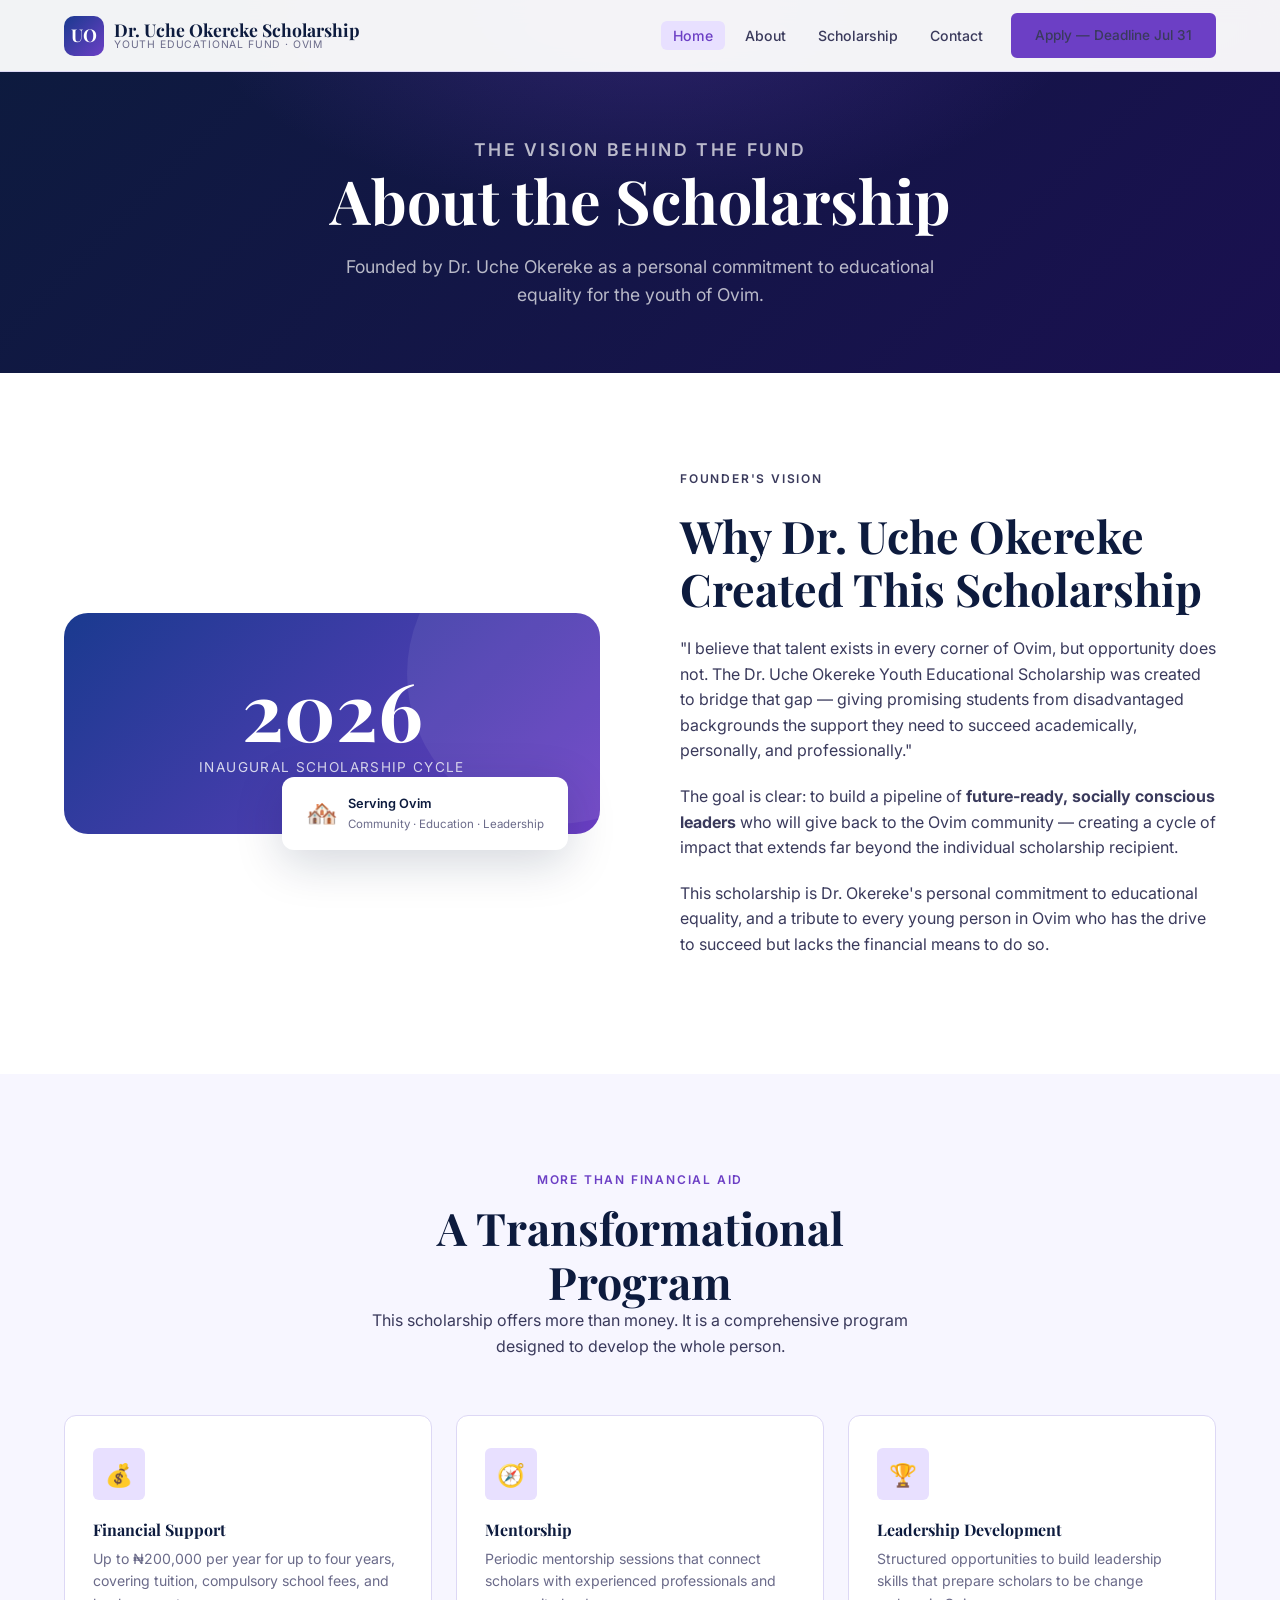
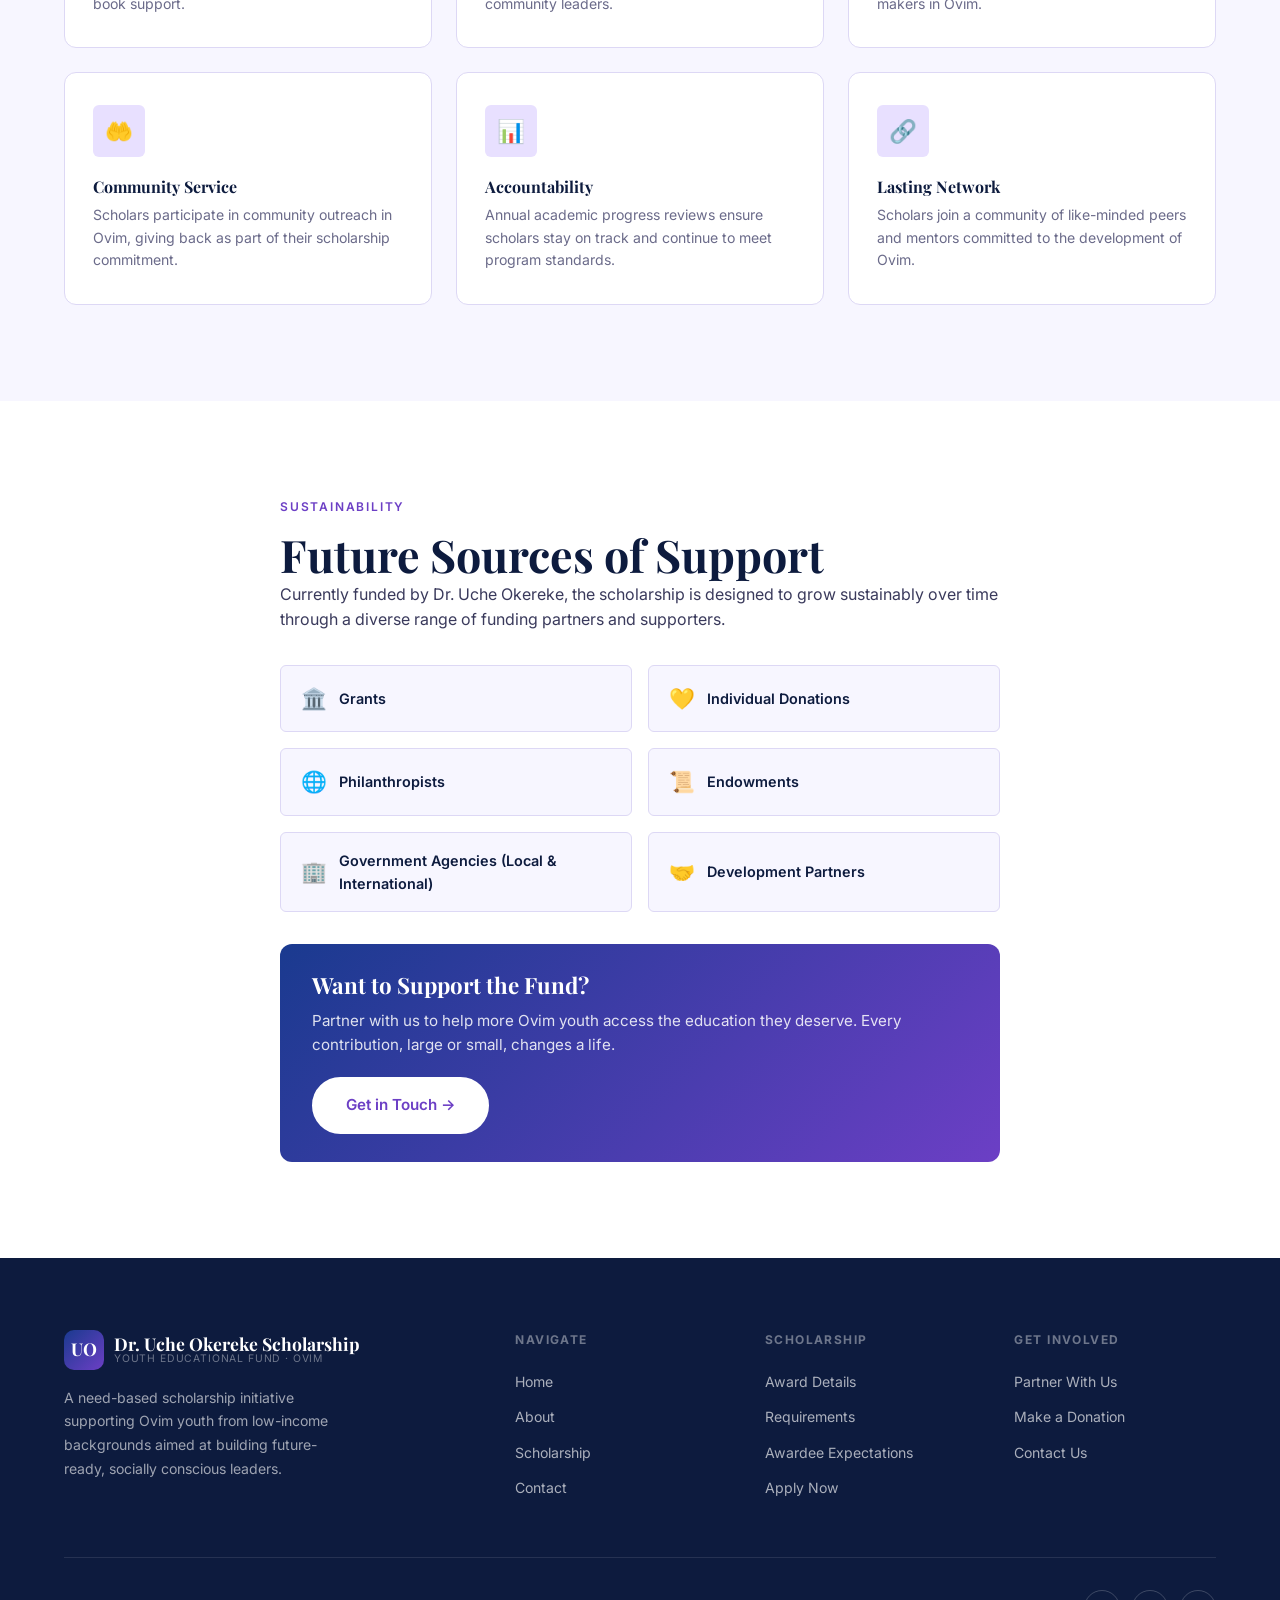
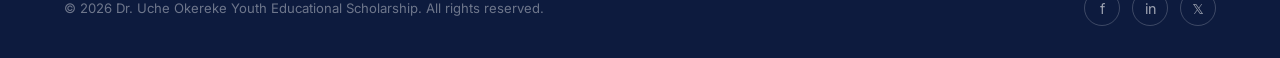
==== about.html @ fccc6f1d "urls" ====
<!DOCTYPE html>
<html lang="en">
<head>
  <meta charset="UTF-8" />
  <meta name="viewport" content="width=device-width, initial-scale=1.0" />
  <title>About — Dr. Uche Okereke Youth Educational Scholarship</title>
  <meta name="description" content="Learn about Dr. Uche Okereke's vision to bridge the opportunity gap for Ovim youth through education." />
  <link rel="stylesheet" href="css/styles.css" />
  <link rel="icon" href="data:image/svg+xml,<svg xmlns='http://www.w3.org/2000/svg' viewBox='0 0 32 32'><rect width='32' height='32' rx='8' fill='%236c3fc5'/><text y='24' x='5' font-size='22'>🎓</text></svg>" />
</head>
<body>

  <nav class="navbar" role="navigation" aria-label="Main navigation">
    <div class="container">
      <a href="index.html" class="nav-logo">
        <div class="nav-logo__icon">UO</div>
        <div class="nav-logo__text">
          Dr. Uche Okereke Scholarship
          <span>Youth Educational Fund · Ovim</span>
        </div>
      </a>
      <button class="nav-toggle" id="navToggle" aria-label="Toggle menu" aria-expanded="false">
        <span></span><span></span><span></span>
      </button>
      <ul class="nav-links" id="navLinks" role="list">
        <li><a href="/" class="active">Home</a></li>
        <li><a href="/about">About</a></li>
        <li><a href="/scholarship">Scholarship</a></li>
        <li><a href="/contact">Contact</a></li>
        <li><a href="/application" class="btn btn--primary">Apply — Deadline Jul 31</a></li>
      </ul>
    </div>
  </nav>


  <div class="page-hero">
    <div class="container">
      <p class="eyebrow eyebrow--white">The Vision Behind the Fund</p>
      <h1>About the Scholarship</h1>
      <p>Founded by Dr. Uche Okereke as a personal commitment to educational equality for the youth of Ovim.</p>
    </div>
  </div>


  <!-- FOUNDER'S MESSAGE -->
  <section class="section">
    <div class="container">
      <div class="about-grid">

        <div class="about__visual fade-up">
          <div class="about__card">
            <div class="about__card-num">2026</div>
            <div class="about__card-label">Inaugural Scholarship Cycle</div>
          </div>
          <div class="about__badge">
            <div class="about__badge-icon">🏘️</div>
            <div class="about__badge-text">
              Serving Ovim
              <span>Community · Education · Leadership</span>
            </div>
          </div>
        </div>

        <div class="about__text fade-up">
          <p class="eyebrow">Founder's Vision</p>
          <h2>Why Dr. Uche Okereke Created This Scholarship</h2>
          <p>
            "I believe that talent exists in every corner of Ovim, but opportunity does not.
            The Dr. Uche Okereke Youth Educational Scholarship was created to bridge that gap —
            giving promising students from disadvantaged backgrounds the support they need to
            succeed academically, personally, and professionally."
          </p>
          <p>
            The goal is clear: to build a pipeline of <strong>future-ready, socially conscious leaders</strong>
            who will give back to the Ovim community — creating a cycle of impact that extends far
            beyond the individual scholarship recipient.
          </p>
          <p>
            This scholarship is Dr. Okereke's personal commitment to educational equality,
            and a tribute to every young person in Ovim who has the drive to succeed but
            lacks the financial means to do so.
          </p>
        </div>

      </div>
    </div>
  </section>


  <!-- WHAT MAKES IT DIFFERENT -->
  <section class="section section--alt">
    <div class="container">
      <div style="text-align:center;max-width:600px;margin:0 auto 56px;" class="fade-up">
        <p class="eyebrow">More Than Financial Aid</p>
        <h2>A Transformational Program</h2>
        <p>This scholarship offers more than money. It is a comprehensive program designed to develop the whole person.</p>
      </div>

      <div class="eligibility-grid fade-up-stagger">
        <div class="eligibility-card">
          <div class="eligibility-card__icon">💰</div>
          <h3>Financial Support</h3>
          <p>Up to ₦200,000 per year for up to four years, covering tuition, compulsory school fees, and book support.</p>
        </div>
        <div class="eligibility-card">
          <div class="eligibility-card__icon">🧭</div>
          <h3>Mentorship</h3>
          <p>Periodic mentorship sessions that connect scholars with experienced professionals and community leaders.</p>
        </div>
        <div class="eligibility-card">
          <div class="eligibility-card__icon">🏆</div>
          <h3>Leadership Development</h3>
          <p>Structured opportunities to build leadership skills that prepare scholars to be change makers in Ovim.</p>
        </div>
        <div class="eligibility-card">
          <div class="eligibility-card__icon">🤲</div>
          <h3>Community Service</h3>
          <p>Scholars participate in community outreach in Ovim, giving back as part of their scholarship commitment.</p>
        </div>
        <div class="eligibility-card">
          <div class="eligibility-card__icon">📊</div>
          <h3>Accountability</h3>
          <p>Annual academic progress reviews ensure scholars stay on track and continue to meet program standards.</p>
        </div>
        <div class="eligibility-card">
          <div class="eligibility-card__icon">🔗</div>
          <h3>Lasting Network</h3>
          <p>Scholars join a community of like-minded peers and mentors committed to the development of Ovim.</p>
        </div>
      </div>
    </div>
  </section>


  <!-- FUTURE OF THE FUND -->
  <section class="section">
    <div class="container">
      <div style="max-width:720px;margin:0 auto;" class="fade-up">
        <p class="eyebrow">Sustainability</p>
        <h2>Future Sources of Support</h2>
        <p style="margin-bottom:32px;">
          Currently funded by Dr. Uche Okereke, the scholarship is designed to grow sustainably
          over time through a diverse range of funding partners and supporters.
        </p>

        <div style="display:grid;grid-template-columns:1fr 1fr;gap:16px;">
          <div style="display:flex;align-items:center;gap:12px;padding:16px 20px;background:var(--off-white);border:1px solid var(--border);border-radius:var(--radius-sm);">
            <span style="font-size:1.3rem;">🏛️</span>
            <span style="font-weight:600;font-size:0.9rem;color:var(--text-dark);">Grants</span>
          </div>
          <div style="display:flex;align-items:center;gap:12px;padding:16px 20px;background:var(--off-white);border:1px solid var(--border);border-radius:var(--radius-sm);">
            <span style="font-size:1.3rem;">💛</span>
            <span style="font-weight:600;font-size:0.9rem;color:var(--text-dark);">Individual Donations</span>
          </div>
          <div style="display:flex;align-items:center;gap:12px;padding:16px 20px;background:var(--off-white);border:1px solid var(--border);border-radius:var(--radius-sm);">
            <span style="font-size:1.3rem;">🌐</span>
            <span style="font-weight:600;font-size:0.9rem;color:var(--text-dark);">Philanthropists</span>
          </div>
          <div style="display:flex;align-items:center;gap:12px;padding:16px 20px;background:var(--off-white);border:1px solid var(--border);border-radius:var(--radius-sm);">
            <span style="font-size:1.3rem;">📜</span>
            <span style="font-weight:600;font-size:0.9rem;color:var(--text-dark);">Endowments</span>
          </div>
          <div style="display:flex;align-items:center;gap:12px;padding:16px 20px;background:var(--off-white);border:1px solid var(--border);border-radius:var(--radius-sm);">
            <span style="font-size:1.3rem;">🏢</span>
            <span style="font-weight:600;font-size:0.9rem;color:var(--text-dark);">Government Agencies (Local &amp; International)</span>
          </div>
          <div style="display:flex;align-items:center;gap:12px;padding:16px 20px;background:var(--off-white);border:1px solid var(--border);border-radius:var(--radius-sm);">
            <span style="font-size:1.3rem;">🤝</span>
            <span style="font-weight:600;font-size:0.9rem;color:var(--text-dark);">Development Partners</span>
          </div>
        </div>

        <div style="margin-top:32px;padding:28px 32px;background:linear-gradient(135deg,var(--royal-blue),var(--vivid-purple));border-radius:var(--radius-md);color:white;">
          <h3 style="color:white;margin-bottom:10px;">Want to Support the Fund?</h3>
          <p style="color:rgba(255,255,255,0.85);margin-bottom:20px;font-size:0.95rem;">
            Partner with us to help more Ovim youth access the education they deserve.
            Every contribution, large or small, changes a life.
          </p>
          <a href="contact.html" class="btn btn--white">Get in Touch →</a>
        </div>
      </div>
    </div>
  </section>


  <!-- FOOTER -->
  <footer class="footer">
    <div class="container">
      <div class="footer-grid">
        <div class="footer-brand">
          <div class="nav-logo" style="margin-bottom:12px;">
            <div class="nav-logo__icon">UO</div>
            <div class="nav-logo__text" style="color:white;">
              Dr. Uche Okereke Scholarship
              <span style="color:rgba(255,255,255,0.4);">Youth Educational Fund · Ovim</span>
            </div>
          </div>
          <p>A need-based scholarship initiative supporting Ovim youth from low-income backgrounds aimed at building future-ready, socially conscious leaders.</p>
        </div>
        <div>
          <div class="footer-col__title">Navigate</div>
          <ul class="footer-col__links">
            <li><a href="index.html">Home</a></li>
            <li><a href="about.html">About</a></li>
            <li><a href="scholarship.html">Scholarship</a></li>
            <li><a href="contact.html">Contact</a></li>
          </ul>
        </div>
        <div>
          <div class="footer-col__title">Scholarship</div>
          <ul class="footer-col__links">
            <li><a href="scholarship.html">Award Details</a></li>
            <li><a href="scholarship.html#requirements">Requirements</a></li>
            <li><a href="scholarship.html#expectations">Awardee Expectations</a></li>
            <li><a href="application.html">Apply Now</a></li>
          </ul>
        </div>
        <div>
          <div class="footer-col__title">Get Involved</div>
          <ul class="footer-col__links">
            <li><a href="contact.html">Partner With Us</a></li>
            <li><a href="contact.html">Make a Donation</a></li>
            <li><a href="contact.html">Contact Us</a></li>
          </ul>
        </div>
      </div>
      <div class="footer-bottom">
        <p>© 2026 Dr. Uche Okereke Youth Educational Scholarship. All rights reserved.</p>
        <div class="social-links">
          <a href="#" class="social-link" aria-label="Facebook">f</a>
          <a href="#" class="social-link" aria-label="Instagram">in</a>
          <a href="#" class="social-link" aria-label="Twitter">𝕏</a>
        </div>
      </div>
    </div>
  </footer>

  <script src="js/main.js"></script>
</body>
</html>
---- css/styles.css ----
/* ============================================================
   SCHOLARSHIP FOUNDATION — Global Styles
   Color Scheme: Blue · Purple · White
   ============================================================ */

/* ---------- Google Fonts ---------- */
@import url('https://fonts.googleapis.com/css2?family=Playfair+Display:wght@600;700&family=Inter:wght@300;400;500;600&display=swap');

/* ---------- CSS Variables ---------- */
:root {
  --deep-navy:    #0d1b3e;   /* primary dark */
  --royal-blue:   #1a3a8f;   /* primary blue */
  --mid-blue:     #2756c8;   /* accent blue */
  --vivid-purple: #6c3fc5;   /* signature purple */
  --soft-purple:  #9b72e8;   /* light purple */
  --lavender:     #e8e0ff;   /* tint / background accent */
  --white:        #ffffff;
  --off-white:    #f7f6ff;   /* very subtle purple tint */
  --text-dark:    #0d1b3e;
  --text-body:    #3a3a5c;
  --text-muted:   #6b6b8a;
  --border:       #ddd8f5;

  --display-font: 'Playfair Display', Georgia, serif;
  --body-font:    'Inter', system-ui, sans-serif;

  --radius-sm: 6px;
  --radius-md: 12px;
  --radius-lg: 24px;
  --shadow:    0 4px 24px rgba(108, 63, 197, 0.12);
  --shadow-lg: 0 12px 48px rgba(13, 27, 62, 0.18);

  --nav-height: 72px;
  --max-width:  1200px;
}

/* ---------- Reset ---------- */
*, *::before, *::after { box-sizing: border-box; margin: 0; padding: 0; }
html { scroll-behavior: smooth; }
body {
  font-family: var(--body-font);
  color: var(--text-body);
  background: var(--white);
  line-height: 1.6;
  -webkit-font-smoothing: antialiased;
}
img { max-width: 100%; display: block; }
a { color: inherit; text-decoration: none; }
ul { list-style: none; }

/* ---------- Utility ---------- */
.container { width: 90%; max-width: var(--max-width); margin: 0 auto; }
.section { padding: 96px 0; }
.section--alt { background: var(--off-white); }
.section--dark { background: var(--deep-navy); color: var(--white); }

.eyebrow {
  font-family: var(--body-font);
  font-size: 0.75rem;
  font-weight: 600;
  letter-spacing: 0.15em;
  text-transform: uppercase;
  color: var(--vivid-purple);
  margin-bottom: 12px;
}
.eyebrow--white { color: var(--soft-purple); }

h1, h2, h3, h4 { font-family: var(--display-font); color: var(--text-dark); line-height: 1.2; }
.section--dark h1,
.section--dark h2,
.section--dark h3 { color: var(--white); }

h1 { font-size: clamp(2.4rem, 5vw, 3.8rem); }
h2 { font-size: clamp(1.8rem, 3.5vw, 2.8rem); }
h3 { font-size: 1.4rem; }

p { font-size: 1rem; color: var(--text-body); }
.section--dark p { color: rgba(255,255,255,0.8); }

/* ---------- Buttons ---------- */
.btn {
  display: inline-flex;
  align-items: center;
  gap: 8px;
  padding: 14px 32px;
  border-radius: 50px;
  font-family: var(--body-font);
  font-size: 0.95rem;
  font-weight: 600;
  cursor: pointer;
  border: 2px solid transparent;
  transition: all 0.25s ease;
  white-space: nowrap;
}
.btn--primary {
  background: var(--vivid-purple);
  color: var(--white);
  border-color: var(--vivid-purple);
}
.btn--primary:hover {
  background: #5a2fa8;
  border-color: #5a2fa8;
  transform: translateY(-2px);
  box-shadow: 0 8px 24px rgba(108,63,197,0.35);
}
.btn--outline {
  background: transparent;
  color: var(--vivid-purple);
  border-color: var(--vivid-purple);
}
.btn--outline:hover {
  background: var(--vivid-purple);
  color: var(--white);
  transform: translateY(-2px);
}
.btn--white {
  background: var(--white);
  color: var(--vivid-purple);
  border-color: var(--white);
}
.btn--white:hover {
  background: var(--lavender);
  transform: translateY(-2px);
}
.btn--outline-white {
  background: transparent;
  color: var(--white);
  border-color: rgba(255,255,255,0.6);
}
.btn--outline-white:hover {
  background: rgba(255,255,255,0.12);
  border-color: var(--white);
}

/* ---------- Navigation ---------- */
.navbar {
  position: fixed;
  top: 0; left: 0; right: 0;
  height: var(--nav-height);
  background: rgba(255,255,255,0.95);
  backdrop-filter: blur(12px);
  -webkit-backdrop-filter: blur(12px);
  border-bottom: 1px solid var(--border);
  z-index: 1000;
  display: flex;
  align-items: center;
}
.navbar .container {
  display: flex;
  align-items: center;
  justify-content: space-between;
  width: 90%;
}
.nav-logo {
  display: flex;
  align-items: center;
  gap: 10px;
}
.nav-logo__icon {
  width: 40px; height: 40px;
  background: linear-gradient(135deg, var(--royal-blue), var(--vivid-purple));
  border-radius: 10px;
  display: flex; align-items: center; justify-content: center;
  color: white; font-family: var(--display-font); font-size: 1.1rem; font-weight: 700;
}
.nav-logo__text {
  font-family: var(--display-font);
  font-size: 1.1rem;
  font-weight: 700;
  color: var(--deep-navy);
  line-height: 1.1;
}
.nav-logo__text span { display: block; font-size: 0.65rem; font-family: var(--body-font); color: var(--text-muted); font-weight: 400; letter-spacing: 0.08em; text-transform: uppercase; }

.nav-links {
  display: flex;
  align-items: center;
  gap: 8px;
}
.nav-links a {
  font-size: 0.88rem;
  font-weight: 500;
  color: var(--text-body);
  padding: 6px 12px;
  border-radius: var(--radius-sm);
  transition: all 0.2s;
}
.nav-links a:hover, .nav-links a.active {
  color: var(--vivid-purple);
  background: var(--lavender);
}
.nav-links .btn { margin-left: 8px; padding: 10px 22px; font-size: 0.85rem; }

.nav-toggle {
  display: none;
  background: none; border: none; cursor: pointer;
  flex-direction: column; gap: 5px; padding: 4px;
}
.nav-toggle span {
  display: block; width: 24px; height: 2px;
  background: var(--deep-navy);
  transition: all 0.3s;
  border-radius: 2px;
}

/* ---------- Hero ---------- */
.hero {
  min-height: 100vh;
  display: flex;
  align-items: center;
  position: relative;
  overflow: hidden;
  padding-top: var(--nav-height);
  background: linear-gradient(135deg, var(--deep-navy) 0%, #1a1050 50%, #2d1280 100%);
}
.hero::before {
  content: '';
  position: absolute;
  inset: 0;
  background:
    radial-gradient(ellipse 60% 60% at 80% 20%, rgba(108,63,197,0.35) 0%, transparent 60%),
    radial-gradient(ellipse 40% 50% at 20% 80%, rgba(27,58,143,0.4) 0%, transparent 55%);
  pointer-events: none;
}
/* Floating orb decoration */
.hero__orb {
  position: absolute;
  border-radius: 50%;
  filter: blur(60px);
  pointer-events: none;
  animation: float 8s ease-in-out infinite;
}
.hero__orb--1 {
  width: 400px; height: 400px;
  background: rgba(108,63,197,0.25);
  top: -100px; right: 5%;
  animation-delay: 0s;
}
.hero__orb--2 {
  width: 280px; height: 280px;
  background: rgba(39,86,200,0.2);
  bottom: 5%; left: 10%;
  animation-delay: -4s;
}
@keyframes float {
  0%, 100% { transform: translateY(0) scale(1); }
  50%       { transform: translateY(-30px) scale(1.05); }
}

.hero__content {
  position: relative;
  z-index: 1;
  max-width: 700px;
  padding: 80px 0;
}
.hero__tag {
  display: inline-flex;
  align-items: center;
  gap: 8px;
  background: rgba(255,255,255,0.1);
  border: 1px solid rgba(255,255,255,0.2);
  color: var(--soft-purple);
  font-size: 0.78rem;
  font-weight: 600;
  letter-spacing: 0.12em;
  text-transform: uppercase;
  padding: 6px 16px;
  border-radius: 50px;
  margin-bottom: 28px;
}
.hero__tag::before { content: '★'; font-size: 0.65rem; }
.hero h1 { color: var(--white); margin-bottom: 24px; }
.hero h1 em {
  font-style: normal;
  background: linear-gradient(90deg, var(--soft-purple), #c3a8ff);
  -webkit-background-clip: text;
  -webkit-text-fill-color: transparent;
  background-clip: text;
}
.hero__sub {
  font-size: 1.15rem;
  color: rgba(255,255,255,0.75);
  margin-bottom: 44px;
  max-width: 560px;
  line-height: 1.7;
}
.hero__actions { display: flex; gap: 16px; flex-wrap: wrap; }
.hero__stats {
  display: flex;
  gap: 48px;
  margin-top: 64px;
  padding-top: 40px;
  border-top: 1px solid rgba(255,255,255,0.12);
  flex-wrap: wrap;
}
.hero__stat-num {
  font-family: var(--display-font);
  font-size: 2.2rem;
  font-weight: 700;
  color: var(--white);
  line-height: 1;
}
.hero__stat-label {
  font-size: 0.8rem;
  color: rgba(255,255,255,0.55);
  margin-top: 4px;
  text-transform: uppercase;
  letter-spacing: 0.08em;
}

/* ---------- Mission Strip ---------- */
.mission-strip {
  background: linear-gradient(90deg, var(--royal-blue), var(--vivid-purple));
  padding: 28px 0;
  overflow: hidden;
}
.mission-strip__inner {
  display: flex;
  align-items: center;
  justify-content: center;
  gap: 60px;
  flex-wrap: wrap;
}
.mission-strip__item {
  display: flex;
  align-items: center;
  gap: 12px;
  color: white;
}
.mission-strip__item-icon {
  font-size: 1.4rem;
}
.mission-strip__item-text {
  font-size: 0.9rem;
  font-weight: 500;
}

/* ---------- About Section ---------- */
.about-grid {
  display: grid;
  grid-template-columns: 1fr 1fr;
  gap: 80px;
  align-items: center;
}
.about__visual {
  position: relative;
}
.about__card {
  background: linear-gradient(135deg, var(--royal-blue), var(--vivid-purple));
  border-radius: var(--radius-lg);
  padding: 56px 40px;
  color: white;
  text-align: center;
  position: relative;
  overflow: hidden;
}
.about__card::after {
  content: '';
  position: absolute;
  top: -40%; right: -20%;
  width: 300px; height: 300px;
  border-radius: 50%;
  background: rgba(255,255,255,0.07);
}
.about__card-num {
  font-family: var(--display-font);
  font-size: 5rem;
  font-weight: 700;
  line-height: 1;
  margin-bottom: 8px;
}
.about__card-label { font-size: 0.85rem; opacity: 0.8; text-transform: uppercase; letter-spacing: 0.1em; }
.about__badge {
  position: absolute;
  bottom: -16px; right: 32px;
  background: var(--white);
  border-radius: var(--radius-md);
  padding: 16px 24px;
  box-shadow: var(--shadow-lg);
  display: flex; align-items: center; gap: 10px;
}
.about__badge-icon { font-size: 1.6rem; }
.about__badge-text { font-size: 0.8rem; font-weight: 600; color: var(--text-dark); }
.about__badge-text span { display: block; font-weight: 400; color: var(--text-muted); font-size: 0.72rem; }

.about__text h2 { margin-bottom: 20px; }
.about__text p { margin-bottom: 20px; color: var(--text-body); }
.about__values {
  display: grid;
  grid-template-columns: 1fr 1fr;
  gap: 16px;
  margin-top: 32px;
}
.about__value-item {
  display: flex;
  align-items: flex-start;
  gap: 12px;
  padding: 16px;
  background: var(--off-white);
  border-radius: var(--radius-md);
  border: 1px solid var(--border);
}
.about__value-icon { font-size: 1.3rem; flex-shrink: 0; margin-top: 2px; }
.about__value-title { font-weight: 600; font-size: 0.85rem; color: var(--text-dark); }
.about__value-desc { font-size: 0.78rem; color: var(--text-muted); margin-top: 2px; }

/* ---------- Eligibility ---------- */
.eligibility-grid {
  display: grid;
  grid-template-columns: repeat(auto-fit, minmax(280px, 1fr));
  gap: 24px;
  margin-top: 56px;
}
.eligibility-card {
  background: var(--white);
  border: 1px solid var(--border);
  border-radius: var(--radius-md);
  padding: 32px 28px;
  transition: all 0.3s ease;
  position: relative;
  overflow: hidden;
}
.eligibility-card::before {
  content: '';
  position: absolute;
  top: 0; left: 0; right: 0;
  height: 3px;
  background: linear-gradient(90deg, var(--royal-blue), var(--vivid-purple));
  transform: scaleX(0);
  transform-origin: left;
  transition: transform 0.3s ease;
}
.eligibility-card:hover { box-shadow: var(--shadow); transform: translateY(-4px); border-color: var(--soft-purple); }
.eligibility-card:hover::before { transform: scaleX(1); }
.eligibility-card__icon {
  width: 52px; height: 52px;
  background: var(--lavender);
  border-radius: var(--radius-sm);
  display: flex; align-items: center; justify-content: center;
  font-size: 1.4rem;
  margin-bottom: 20px;
}
.eligibility-card h3 { font-size: 1rem; margin-bottom: 8px; }
.eligibility-card p { font-size: 0.88rem; color: var(--text-muted); line-height: 1.6; }

/* ---------- Process Steps ---------- */
.process-steps {
  display: grid;
  grid-template-columns: repeat(auto-fit, minmax(220px, 1fr));
  gap: 0;
  margin-top: 56px;
  position: relative;
}
.process-steps::before {
  content: '';
  position: absolute;
  top: 36px; left: 10%; right: 10%;
  height: 2px;
  background: linear-gradient(90deg, var(--royal-blue), var(--vivid-purple));
}
.step {
  text-align: center;
  padding: 0 24px;
  position: relative;
  z-index: 1;
}
.step__num {
  width: 72px; height: 72px;
  background: linear-gradient(135deg, var(--royal-blue), var(--vivid-purple));
  border-radius: 50%;
  display: flex; align-items: center; justify-content: center;
  font-family: var(--display-font);
  font-size: 1.3rem;
  font-weight: 700;
  color: white;
  margin: 0 auto 24px;
  box-shadow: 0 0 0 6px var(--white), 0 0 0 8px var(--lavender);
}
.step h3 { margin-bottom: 10px; font-size: 1rem; }
.step p { font-size: 0.85rem; color: var(--text-muted); }

/* ---------- Application Page ---------- */
.application-layout {
  display: grid;
  grid-template-columns: 1fr 360px;
  gap: 48px;
  align-items: start;
  padding-top: calc(var(--nav-height) + 48px);
}

.application-form-wrap {
  background: var(--white);
  border: 1px solid var(--border);
  border-radius: var(--radius-lg);
  padding: 48px;
  box-shadow: var(--shadow);
}
.form-title { margin-bottom: 8px; }
.form-subtitle { color: var(--text-muted); margin-bottom: 40px; font-size: 0.95rem; }

.form-section {
  margin-bottom: 40px;
  padding-bottom: 40px;
  border-bottom: 1px solid var(--border);
}
.form-section:last-of-type { border-bottom: none; margin-bottom: 0; }
.form-section__title {
  font-family: var(--display-font);
  font-size: 1.1rem;
  color: var(--deep-navy);
  margin-bottom: 24px;
  padding-bottom: 12px;
  border-bottom: 2px solid var(--lavender);
  display: flex;
  align-items: center;
  gap: 10px;
}
.form-section__title .section-icon { font-size: 1.1rem; }

.form-row { display: grid; grid-template-columns: 1fr 1fr; gap: 20px; }
.form-group { margin-bottom: 20px; }
.form-group label {
  display: block;
  font-size: 0.82rem;
  font-weight: 600;
  color: var(--text-dark);
  margin-bottom: 6px;
  text-transform: uppercase;
  letter-spacing: 0.06em;
}
.form-group label .required { color: var(--vivid-purple); margin-left: 2px; }

.form-group input:not([type="checkbox"]):not([type="radio"]):not([type="file"]),
.form-group select,
.form-group textarea {
  width: 100%;
  padding: 12px 16px;
  border: 1.5px solid var(--border);
  border-radius: var(--radius-sm);
  font-family: var(--body-font);
  font-size: 0.92rem;
  color: var(--text-dark);
  background: var(--white);
  transition: all 0.2s;
  outline: none;
  -webkit-appearance: none;
}

/* Checkboxes and radios — never get the full-width input treatment */
.form-group input[type="checkbox"],
.form-group input[type="radio"] {
  width: auto;
  padding: 0;
  border: none;
  background: none;
  -webkit-appearance: auto;
  appearance: auto;
  flex-shrink: 0;
  width: 18px;
  height: 18px;
  margin-top: 2px;
  accent-color: var(--vivid-purple);
  cursor: pointer;
  position: static; /* prevent any accidental absolute positioning bleed */
  z-index: auto;
}
.form-group input:focus,
.form-group select:focus,
.form-group textarea:focus {
  border-color: var(--vivid-purple);
  box-shadow: 0 0 0 3px rgba(108,63,197,0.12);
}
.form-group input.error,
.form-group select.error,
.form-group textarea.error { border-color: #e74c3c; }
.form-group .error-msg { font-size: 0.78rem; color: #e74c3c; margin-top: 4px; display: none; }
.form-group.has-error .error-msg { display: block; }

.form-group textarea { min-height: 100px; resize: vertical; }
.form-group select { cursor: pointer; background-image: url("data:image/svg+xml,%3Csvg xmlns='http://www.w3.org/2000/svg' width='12' height='8' viewBox='0 0 12 8'%3E%3Cpath d='M1 1l5 5 5-5' stroke='%236b6b8a' stroke-width='1.5' fill='none' stroke-linecap='round'/%3E%3C/svg%3E"); background-repeat: no-repeat; background-position: right 14px center; padding-right: 40px; }

.form-hint { font-size: 0.78rem; color: var(--text-muted); margin-top: 4px; }

.radio-group, .checkbox-group {
  display: flex;
  flex-direction: column;
  gap: 10px;
}
.radio-item, .checkbox-item {
  display: flex;
  align-items: flex-start;
  gap: 12px;
  cursor: pointer;
  font-size: 0.9rem;
  color: var(--text-body);
  padding: 10px 14px;
  border-radius: var(--radius-sm);
  transition: background 0.15s;
  user-select: none;
}
.radio-item:hover, .checkbox-item:hover {
  background: var(--lavender);
}
.radio-item input, .checkbox-item input {
  /* reset any inherited input styles */
  width: 18px !important;
  height: 18px !important;
  min-width: 18px;
  padding: 0 !important;
  border: none !important;
  background: none !important;
  box-shadow: none !important;
  margin-top: 2px;
  flex-shrink: 0;
  accent-color: var(--vivid-purple);
  cursor: pointer;
  position: static !important;
  -webkit-appearance: auto !important;
  appearance: auto !important;
  z-index: auto !important;
}

.file-upload {
  border: 2px dashed var(--border);
  border-radius: var(--radius-md);
  padding: 32px;
  text-align: center;
  cursor: pointer;
  transition: all 0.2s;
  position: relative;
  overflow: hidden; /* contain the absolute file input inside this box only */
  z-index: 0;
}
.file-upload:hover, .file-upload.dragover {
  border-color: var(--vivid-purple);
  background: var(--lavender);
}
.file-upload input[type="file"] {
  position: absolute;
  inset: 0;
  opacity: 0;
  cursor: pointer;
  border: none;
  box-shadow: none;
  padding: 0;
}
.file-upload input[type="file"]:focus { box-shadow: none; }
.file-upload__icon { font-size: 2rem; margin-bottom: 10px; }
.file-upload__text { font-size: 0.88rem; color: var(--text-muted); }
.file-upload__text strong { color: var(--vivid-purple); }
.file-upload__hint { font-size: 0.75rem; color: var(--text-muted); margin-top: 6px; }
.file-name-display { font-size: 0.82rem; color: var(--vivid-purple); margin-top: 8px; font-weight: 500; }

/* Progress bar */
.form-progress {
  display: flex;
  align-items: center;
  gap: 0;
  margin-bottom: 40px;
}
.progress-step {
  display: flex;
  align-items: center;
  flex: 1;
}
.progress-step__dot {
  width: 32px; height: 32px;
  border-radius: 50%;
  background: var(--border);
  border: 2px solid var(--border);
  display: flex; align-items: center; justify-content: center;
  font-size: 0.75rem;
  font-weight: 700;
  color: var(--text-muted);
  flex-shrink: 0;
  transition: all 0.3s;
}
.progress-step.active .progress-step__dot {
  background: var(--vivid-purple);
  border-color: var(--vivid-purple);
  color: white;
}
.progress-step.done .progress-step__dot {
  background: var(--royal-blue);
  border-color: var(--royal-blue);
  color: white;
}
.progress-step__line {
  flex: 1;
  height: 2px;
  background: var(--border);
  transition: background 0.3s;
}
.progress-step.done .progress-step__line { background: var(--royal-blue); }
.progress-step__label {
  display: none;
}

/* Sidebar */
.application-sidebar { display: flex; flex-direction: column; gap: 24px; }
.sidebar-card {
  background: var(--white);
  border: 1px solid var(--border);
  border-radius: var(--radius-md);
  padding: 28px 24px;
  box-shadow: var(--shadow);
}
.sidebar-card__title {
  font-family: var(--display-font);
  font-size: 1rem;
  color: var(--deep-navy);
  margin-bottom: 16px;
  display: flex; align-items: center; gap: 8px;
}
.sidebar-card--cta {
  background: linear-gradient(135deg, var(--royal-blue), var(--vivid-purple));
  border: none;
  color: white;
}
.sidebar-card--cta .sidebar-card__title { color: white; }
.sidebar-card--cta p { color: rgba(255,255,255,0.85); font-size: 0.88rem; }
.requirements-list { display: flex; flex-direction: column; gap: 12px; }
.req-item { display: flex; align-items: flex-start; gap: 10px; }
.req-check { color: #22c55e; font-size: 1rem; flex-shrink: 0; margin-top: 1px; }
.req-text { font-size: 0.85rem; color: var(--text-body); line-height: 1.5; }
.deadline-date {
  font-family: var(--display-font);
  font-size: 1.8rem;
  color: white;
  font-weight: 700;
  margin: 12px 0 4px;
}
.deadline-label { font-size: 0.75rem; opacity: 0.7; text-transform: uppercase; letter-spacing: 0.08em; }

.form-submit-area {
  margin-top: 40px;
  padding-top: 32px;
  border-top: 1px solid var(--border);
  display: flex;
  justify-content: space-between;
  align-items: center;
  gap: 16px;
  flex-wrap: wrap;
}
.form-submit-area .btn { min-width: 160px; justify-content: center; }

/* Success message */
.success-message {
  display: none;
  text-align: center;
  padding: 60px 40px;
}
.success-message__icon { font-size: 4rem; margin-bottom: 20px; }
.success-message h2 { color: var(--deep-navy); margin-bottom: 12px; }
.success-message p { color: var(--text-muted); max-width: 400px; margin: 0 auto 28px; }

/* ---------- Page Hero (inner pages) ---------- */
.page-hero {
  background: linear-gradient(135deg, var(--deep-navy) 0%, #1a1050 100%);
  padding: calc(var(--nav-height) + 64px) 0 64px;
  text-align: center;
  position: relative;
  overflow: hidden;
}
.page-hero::before {
  content: '';
  position: absolute;
  inset: 0;
  background: radial-gradient(ellipse 50% 80% at 50% 0%, rgba(108,63,197,0.3) 0%, transparent 70%);
}
.page-hero .container { position: relative; z-index: 1; }
.page-hero h1 { color: white; margin-bottom: 16px; }
.page-hero p { color: rgba(255,255,255,0.7); font-size: 1.1rem; max-width: 600px; margin: 0 auto; }

/* ---------- Scholarship Details ---------- */
.award-cards {
  display: grid;
  grid-template-columns: repeat(auto-fit, minmax(200px, 1fr));
  gap: 24px;
  margin: 48px 0;
}
.award-card {
  background: var(--white);
  border: 1px solid var(--border);
  border-radius: var(--radius-md);
  padding: 32px 24px;
  text-align: center;
  transition: all 0.3s;
}
.award-card:hover { box-shadow: var(--shadow); transform: translateY(-4px); }
.award-card__icon { font-size: 2.2rem; margin-bottom: 16px; }
.award-card__value {
  font-family: var(--display-font);
  font-size: 1.6rem;
  font-weight: 700;
  color: var(--deep-navy);
  margin-bottom: 6px;
}
.award-card__label { font-size: 0.82rem; color: var(--text-muted); }

/* ---------- Contact ---------- */
.contact-grid {
  display: grid;
  grid-template-columns: 1fr 1fr;
  gap: 64px;
  align-items: start;
}
.contact-info__item {
  display: flex;
  align-items: flex-start;
  gap: 16px;
  padding: 24px 0;
  border-bottom: 1px solid var(--border);
}
.contact-info__item:last-child { border-bottom: none; }
.contact-info__icon {
  width: 44px; height: 44px;
  background: var(--lavender);
  border-radius: var(--radius-sm);
  display: flex; align-items: center; justify-content: center;
  font-size: 1.1rem;
  flex-shrink: 0;
}
.contact-info__title { font-weight: 600; font-size: 0.9rem; color: var(--text-dark); margin-bottom: 4px; }
.contact-info__value { font-size: 0.88rem; color: var(--text-muted); }

/* ---------- Footer ---------- */
.footer {
  background: var(--deep-navy);
  color: white;
  padding: 72px 0 32px;
}
.footer-grid {
  display: grid;
  grid-template-columns: 2fr 1fr 1fr 1fr;
  gap: 48px;
  margin-bottom: 56px;
}
.footer-brand p { color: rgba(255,255,255,0.6); font-size: 0.88rem; margin-top: 16px; max-width: 280px; line-height: 1.7; }
.footer-col__title { font-size: 0.75rem; font-weight: 700; text-transform: uppercase; letter-spacing: 0.12em; color: rgba(255,255,255,0.4); margin-bottom: 20px; }
.footer-col__links { display: flex; flex-direction: column; gap: 10px; }
.footer-col__links a { font-size: 0.88rem; color: rgba(255,255,255,0.65); transition: color 0.2s; }
.footer-col__links a:hover { color: var(--soft-purple); }
.footer-bottom {
  padding-top: 32px;
  border-top: 1px solid rgba(255,255,255,0.1);
  display: flex;
  justify-content: space-between;
  align-items: center;
  flex-wrap: wrap;
  gap: 16px;
}
.footer-bottom p { font-size: 0.82rem; color: rgba(255,255,255,0.4); }
.social-links { display: flex; gap: 12px; }
.social-link {
  width: 36px; height: 36px;
  border-radius: 50%;
  border: 1px solid rgba(255,255,255,0.2);
  display: flex; align-items: center; justify-content: center;
  font-size: 0.9rem;
  color: rgba(255,255,255,0.6);
  transition: all 0.2s;
}
.social-link:hover { border-color: var(--soft-purple); color: var(--soft-purple); background: rgba(155,114,232,0.12); }

/* ---------- Notification Toast ---------- */
.toast {
  position: fixed;
  bottom: 32px; right: 32px;
  background: var(--deep-navy);
  color: white;
  padding: 16px 24px;
  border-radius: var(--radius-md);
  box-shadow: var(--shadow-lg);
  font-size: 0.9rem;
  z-index: 9999;
  transform: translateY(100px);
  opacity: 0;
  transition: all 0.4s cubic-bezier(0.34, 1.56, 0.64, 1);
  display: flex;
  align-items: center;
  gap: 10px;
  max-width: 360px;
}
.toast.show { transform: translateY(0); opacity: 1; }
.toast.toast--success { border-left: 4px solid #22c55e; }
.toast.toast--error { border-left: 4px solid #ef4444; }

/* ---------- Mobile Nav ---------- */
@media (max-width: 900px) {
  .nav-links {
    position: fixed;
    top: var(--nav-height); left: 0; right: 0;
    background: white;
    flex-direction: column;
    align-items: stretch;
    padding: 20px 24px 28px;
    border-bottom: 1px solid var(--border);
    box-shadow: var(--shadow-lg);
    transform: translateY(-120%);
    transition: transform 0.35s cubic-bezier(0.4, 0, 0.2, 1);
    z-index: 999;
  }
  .nav-links.open { transform: translateY(0); }
  .nav-links a { padding: 10px 4px; border-radius: 0; border-bottom: 1px solid var(--border); }
  .nav-links a:last-child { border-bottom: none; }
  .nav-links .btn { margin: 12px 0 0; width: 100%; justify-content: center; }
  .nav-toggle { display: flex; }
  .nav-toggle.open span:nth-child(1) { transform: translateY(7px) rotate(45deg); }
  .nav-toggle.open span:nth-child(2) { opacity: 0; }
  .nav-toggle.open span:nth-child(3) { transform: translateY(-7px) rotate(-45deg); }
}

@media (max-width: 1024px) {
  .about-grid { grid-template-columns: 1fr; gap: 48px; }
  .about__visual { max-width: 460px; }
  .application-layout { grid-template-columns: 1fr; }
  .application-sidebar { order: -1; }
  .contact-grid { grid-template-columns: 1fr; }
  .footer-grid { grid-template-columns: 1fr 1fr; gap: 32px; }
}

@media (max-width: 640px) {
  .section { padding: 64px 0; }
  .hero__stats { gap: 28px; }
  .process-steps::before { display: none; }
  .form-row { grid-template-columns: 1fr; }
  .about__values { grid-template-columns: 1fr; }
  .application-form-wrap { padding: 28px 20px; }
  .footer-grid { grid-template-columns: 1fr; }
  .hero__actions { flex-direction: column; }
  .hero__actions .btn { width: 100%; justify-content: center; }
}

/* ---------- Animations ---------- */
.fade-up {
  opacity: 0;
  transform: translateY(32px);
  transition: opacity 0.6s ease, transform 0.6s ease;
}
.fade-up.visible { opacity: 1; transform: translateY(0); }

/* Stagger children */
.fade-up-stagger > * {
  opacity: 0;
  transform: translateY(24px);
  transition: opacity 0.5s ease, transform 0.5s ease;
}
.fade-up-stagger.visible > *:nth-child(1) { opacity: 1; transform: none; transition-delay: 0s; }
.fade-up-stagger.visible > *:nth-child(2) { opacity: 1; transform: none; transition-delay: 0.1s; }
.fade-up-stagger.visible > *:nth-child(3) { opacity: 1; transform: none; transition-delay: 0.2s; }
.fade-up-stagger.visible > *:nth-child(4) { opacity: 1; transform: none; transition-delay: 0.3s; }
.fade-up-stagger.visible > *:nth-child(5) { opacity: 1; transform: none; transition-delay: 0.4s; }
.fade-up-stagger.visible > *:nth-child(6) { opacity: 1; transform: none; transition-delay: 0.5s; }

/* Reduced motion */
@media (prefers-reduced-motion: reduce) {
  *, .fade-up, .fade-up-stagger > * { transition: none !important; animation: none !important; }
  .fade-up, .fade-up-stagger > * { opacity: 1; transform: none; }
}
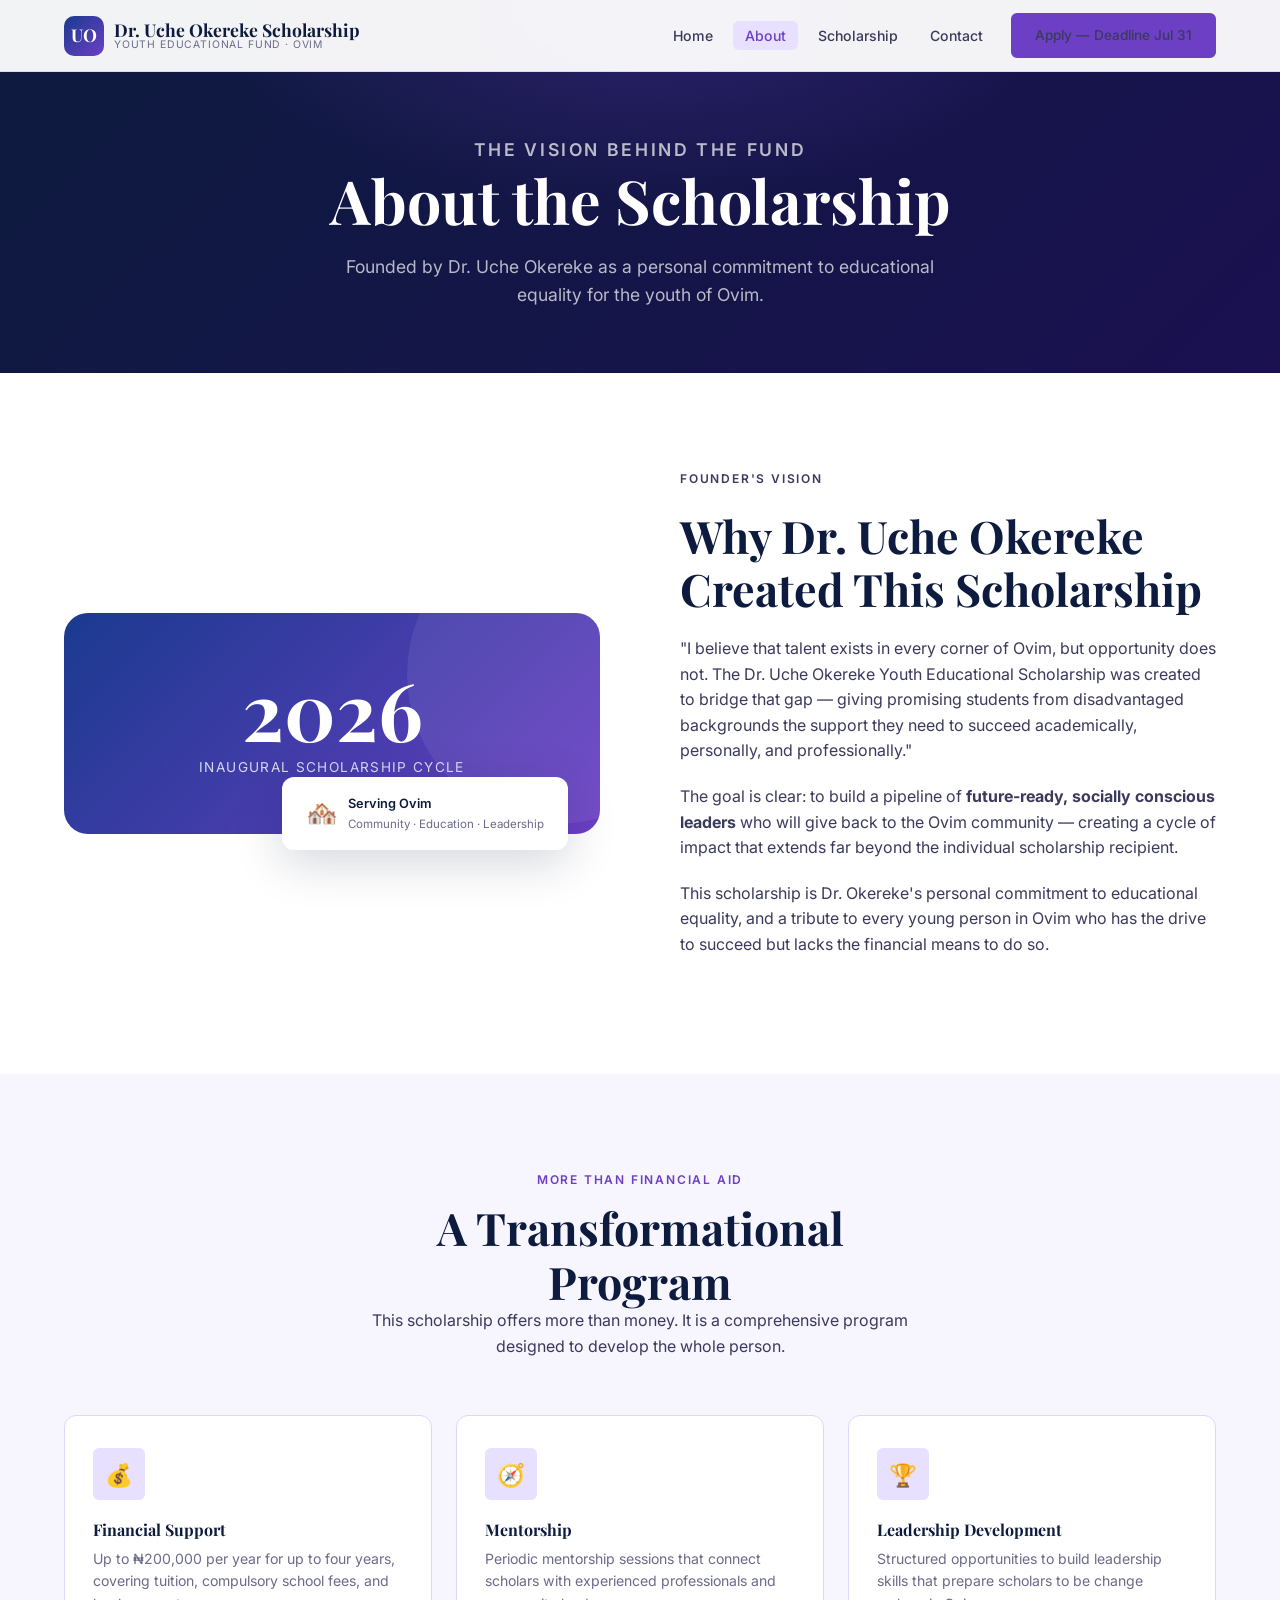
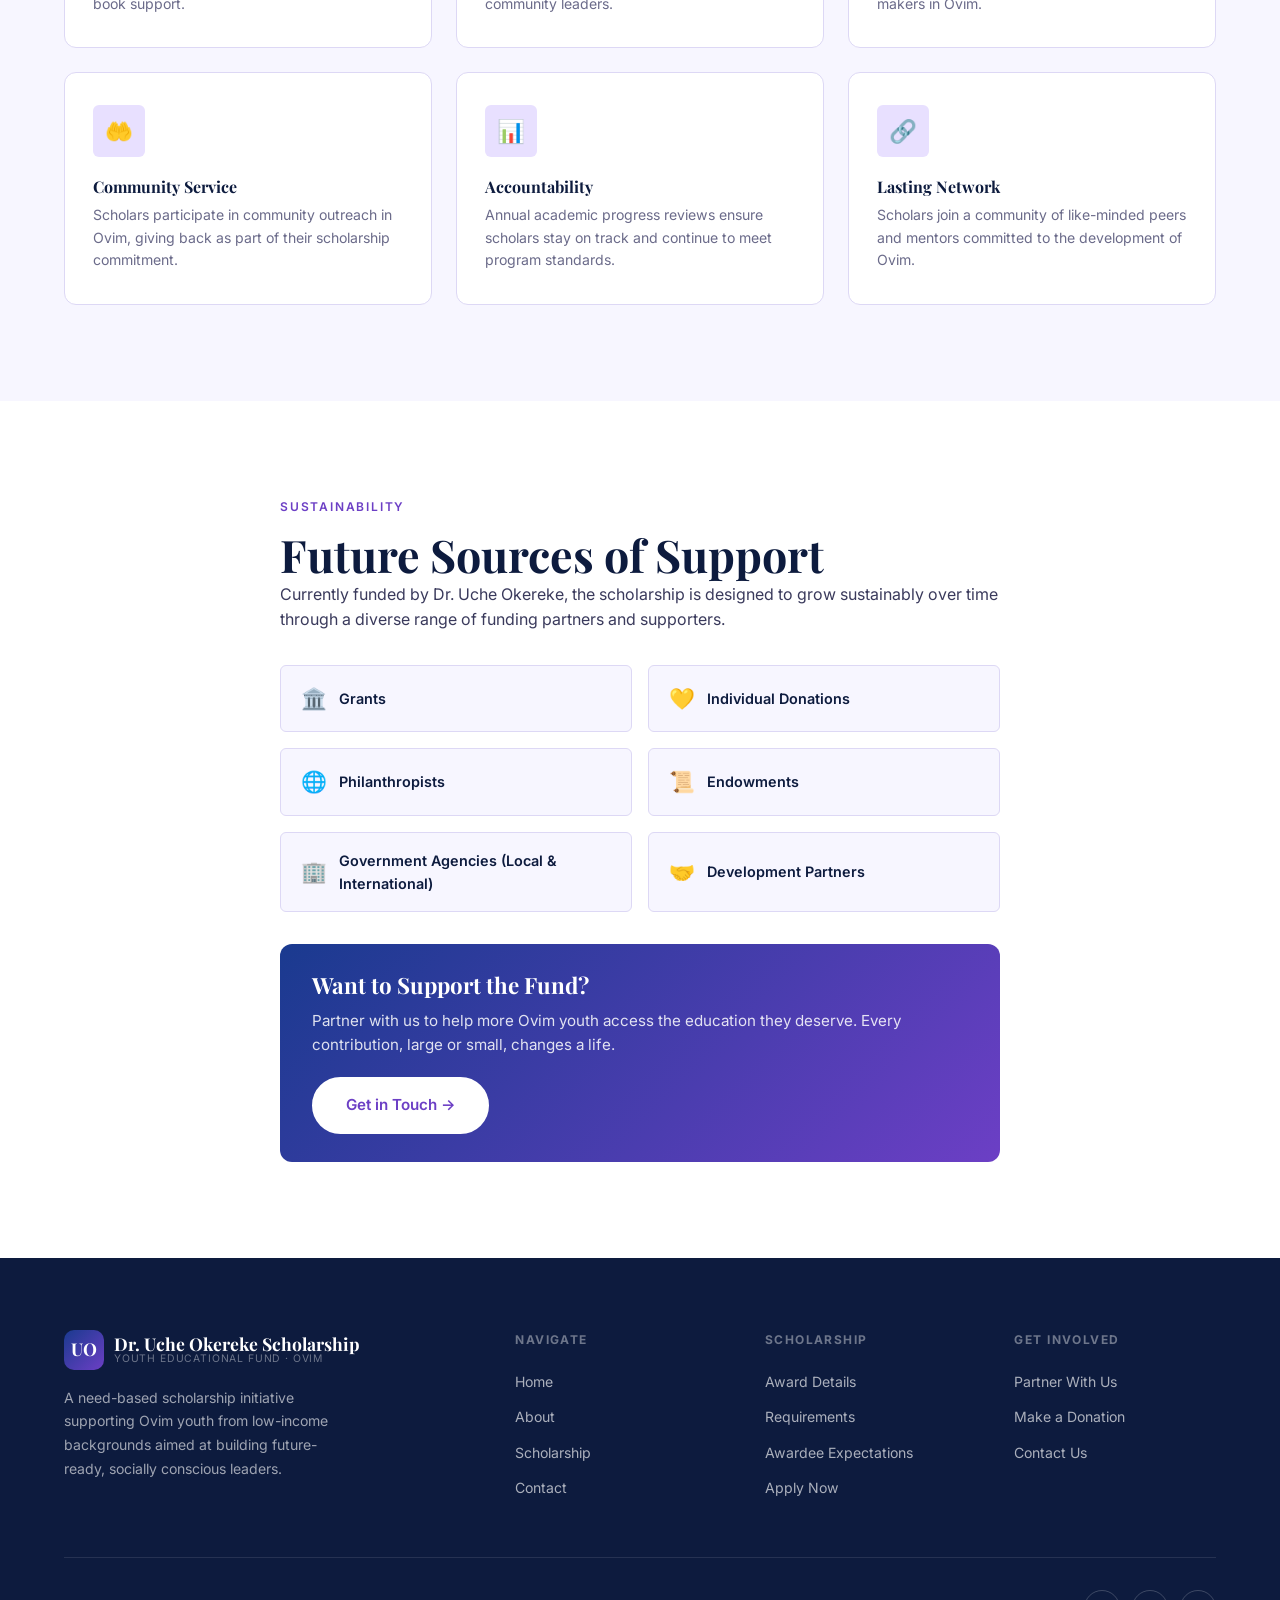
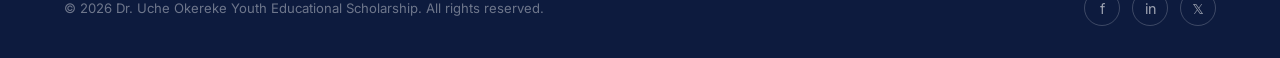
==== commit 99427099: "urls" ====
--- a/about.html
+++ b/about.html
@@ -12,7 +12,7 @@
 
   <nav class="navbar" role="navigation" aria-label="Main navigation">
     <div class="container">
-      <a href="index.html" class="nav-logo">
+      <a href="/" class="nav-logo">
         <div class="nav-logo__icon">UO</div>
         <div class="nav-logo__text">
           Dr. Uche Okereke Scholarship
@@ -23,8 +23,8 @@
         <span></span><span></span><span></span>
       </button>
       <ul class="nav-links" id="navLinks" role="list">
-        <li><a href="/" class="active">Home</a></li>
-        <li><a href="/about">About</a></li>
+        <li><a href="/">Home</a></li>
+        <li><a href="/about" class="active">About</a></li>
         <li><a href="/scholarship">Scholarship</a></li>
         <li><a href="/contact">Contact</a></li>
         <li><a href="/application" class="btn btn--primary">Apply — Deadline Jul 31</a></li>
@@ -176,7 +176,7 @@
             Partner with us to help more Ovim youth access the education they deserve.
             Every contribution, large or small, changes a life.
           </p>
-          <a href="contact.html" class="btn btn--white">Get in Touch →</a>
+          <a href="/contact" class="btn btn--white">Get in Touch →</a>
         </div>
       </div>
     </div>
@@ -200,27 +200,27 @@
         <div>
           <div class="footer-col__title">Navigate</div>
           <ul class="footer-col__links">
-            <li><a href="index.html">Home</a></li>
-            <li><a href="about.html">About</a></li>
-            <li><a href="scholarship.html">Scholarship</a></li>
-            <li><a href="contact.html">Contact</a></li>
+            <li><a href="/">Home</a></li>
+            <li><a href="/about">About</a></li>
+            <li><a href="/scholarship">Scholarship</a></li>
+            <li><a href="/contact">Contact</a></li>
           </ul>
         </div>
         <div>
           <div class="footer-col__title">Scholarship</div>
           <ul class="footer-col__links">
-            <li><a href="scholarship.html">Award Details</a></li>
-            <li><a href="scholarship.html#requirements">Requirements</a></li>
-            <li><a href="scholarship.html#expectations">Awardee Expectations</a></li>
-            <li><a href="application.html">Apply Now</a></li>
+            <li><a href="/scholarship">Award Details</a></li>
+            <li><a href="/scholarship#requirements">Requirements</a></li>
+            <li><a href="/scholarship#expectations">Awardee Expectations</a></li>
+            <li><a href="/application">Apply Now</a></li>
           </ul>
         </div>
         <div>
           <div class="footer-col__title">Get Involved</div>
           <ul class="footer-col__links">
-            <li><a href="contact.html">Partner With Us</a></li>
-            <li><a href="contact.html">Make a Donation</a></li>
-            <li><a href="contact.html">Contact Us</a></li>
+            <li><a href="/contact">Partner With Us</a></li>
+            <li><a href="/contact">Make a Donation</a></li>
+            <li><a href="/contact">Contact Us</a></li>
           </ul>
         </div>
       </div>
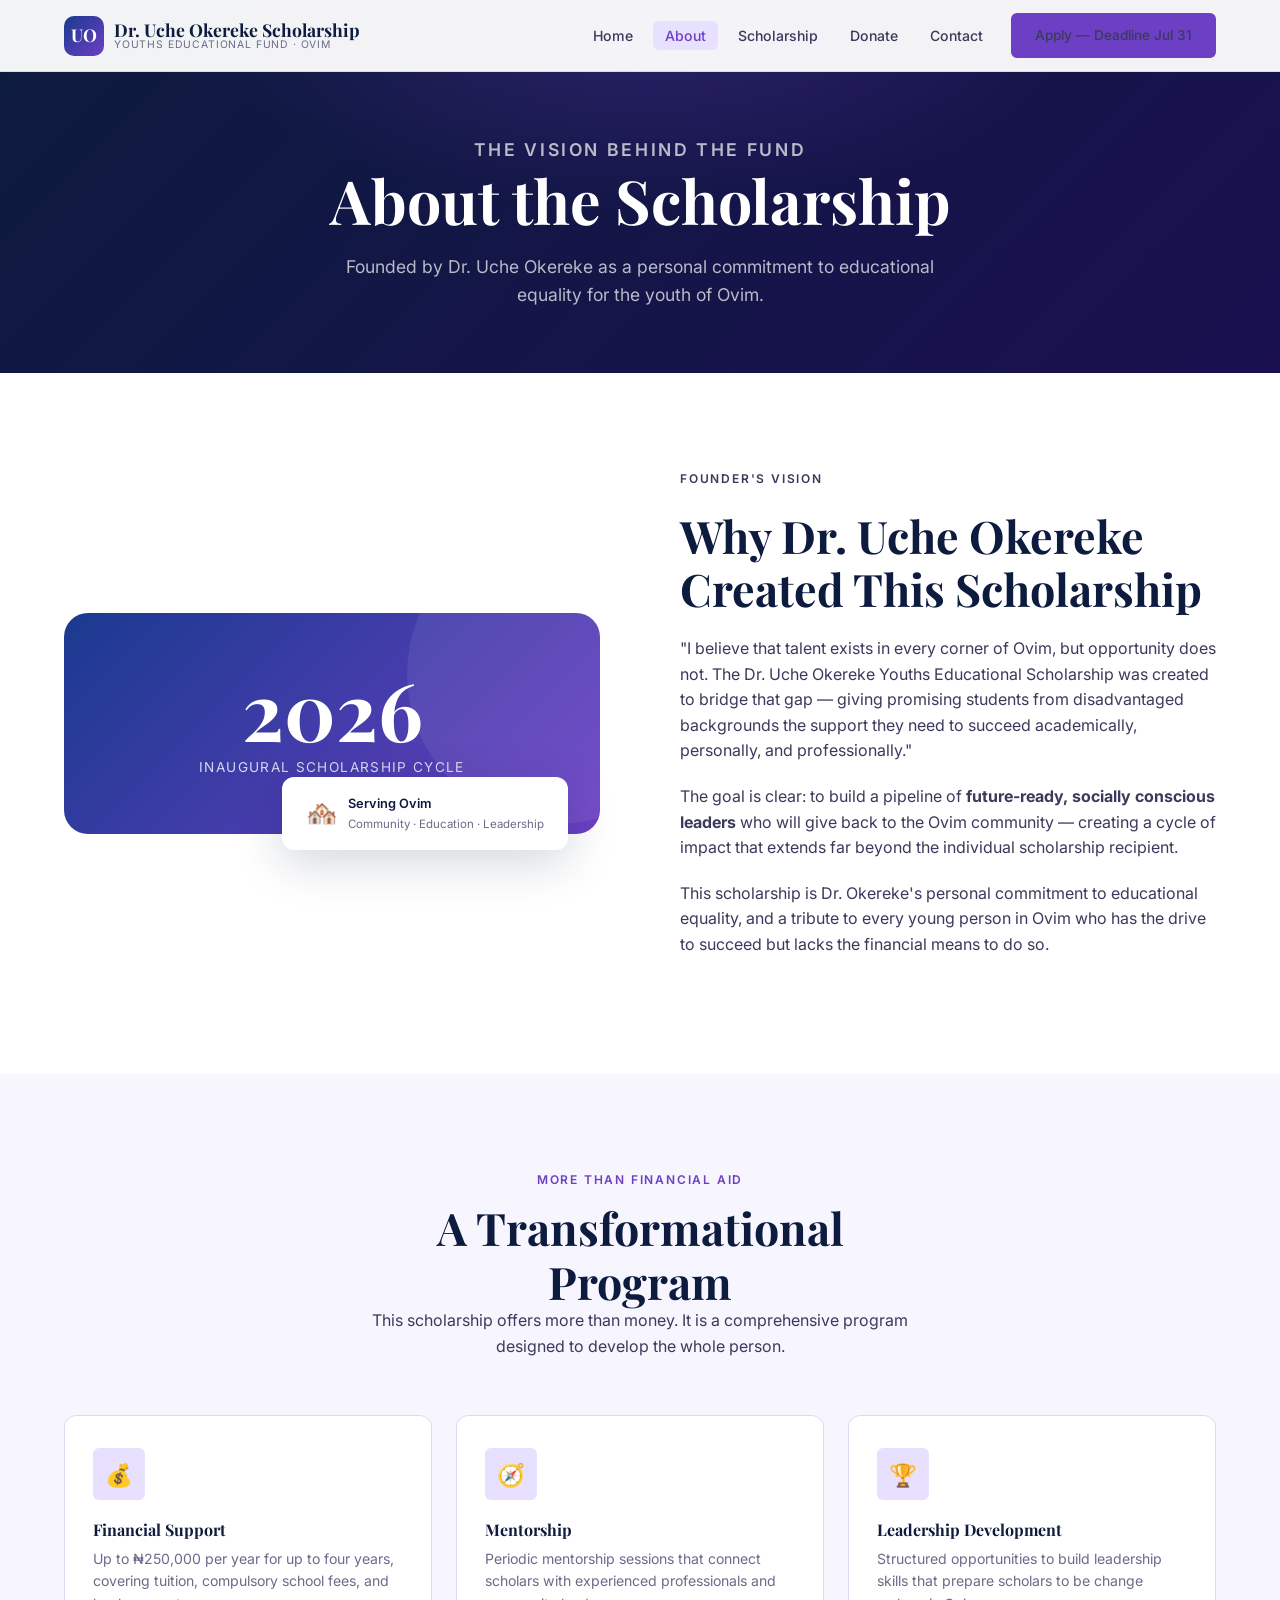
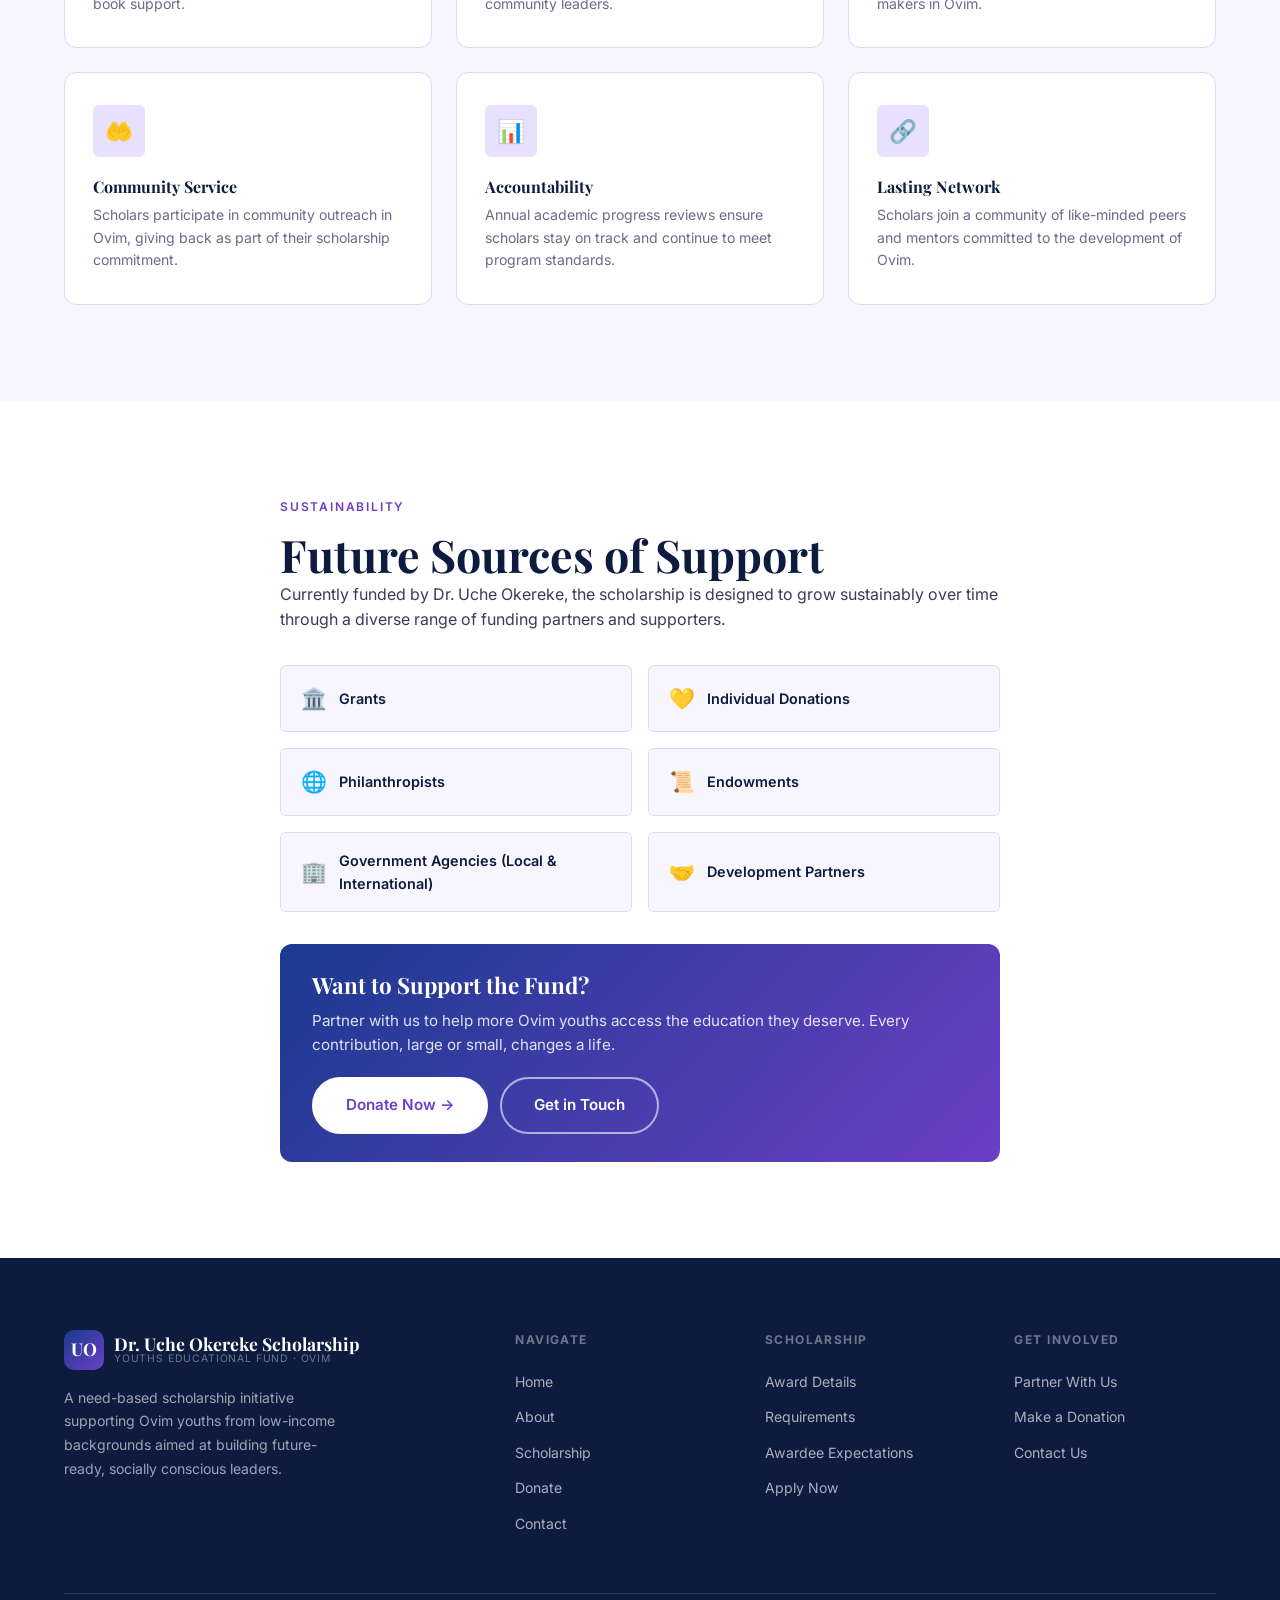
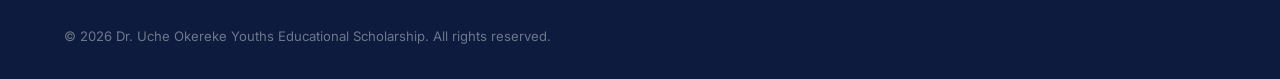
==== commit 566357b0: "added donate page an dmeade grammar changes, passport picture" ====
--- a/about.html
+++ b/about.html
@@ -3,7 +3,7 @@
 <head>
   <meta charset="UTF-8" />
   <meta name="viewport" content="width=device-width, initial-scale=1.0" />
-  <title>About — Dr. Uche Okereke Youth Educational Scholarship</title>
+  <title>About — Dr. Uche Okereke Youths Educational Scholarship</title>
   <meta name="description" content="Learn about Dr. Uche Okereke's vision to bridge the opportunity gap for Ovim youth through education." />
   <link rel="stylesheet" href="css/styles.css" />
   <link rel="icon" href="data:image/svg+xml,<svg xmlns='http://www.w3.org/2000/svg' viewBox='0 0 32 32'><rect width='32' height='32' rx='8' fill='%236c3fc5'/><text y='24' x='5' font-size='22'>🎓</text></svg>" />
@@ -16,7 +16,7 @@
         <div class="nav-logo__icon">UO</div>
         <div class="nav-logo__text">
           Dr. Uche Okereke Scholarship
-          <span>Youth Educational Fund · Ovim</span>
+          <span>Youths Educational Fund · Ovim</span>
         </div>
       </a>
       <button class="nav-toggle" id="navToggle" aria-label="Toggle menu" aria-expanded="false">
@@ -26,6 +26,7 @@
         <li><a href="/">Home</a></li>
         <li><a href="/about" class="active">About</a></li>
         <li><a href="/scholarship">Scholarship</a></li>
+        <li><a href="/donate">Donate</a></li>
         <li><a href="/contact">Contact</a></li>
         <li><a href="/application" class="btn btn--primary">Apply — Deadline Jul 31</a></li>
       </ul>
@@ -66,7 +67,7 @@
           <h2>Why Dr. Uche Okereke Created This Scholarship</h2>
           <p>
             "I believe that talent exists in every corner of Ovim, but opportunity does not.
-            The Dr. Uche Okereke Youth Educational Scholarship was created to bridge that gap —
+            The Dr. Uche Okereke Youths Educational Scholarship was created to bridge that gap —
             giving promising students from disadvantaged backgrounds the support they need to
             succeed academically, personally, and professionally."
           </p>
@@ -100,7 +101,7 @@
         <div class="eligibility-card">
           <div class="eligibility-card__icon">💰</div>
           <h3>Financial Support</h3>
-          <p>Up to ₦200,000 per year for up to four years, covering tuition, compulsory school fees, and book support.</p>
+          <p>Up to ₦250,000 per year for up to four years, covering tuition, compulsory school fees, and book support.</p>
         </div>
         <div class="eligibility-card">
           <div class="eligibility-card__icon">🧭</div>
@@ -173,10 +174,13 @@
         <div style="margin-top:32px;padding:28px 32px;background:linear-gradient(135deg,var(--royal-blue),var(--vivid-purple));border-radius:var(--radius-md);color:white;">
           <h3 style="color:white;margin-bottom:10px;">Want to Support the Fund?</h3>
           <p style="color:rgba(255,255,255,0.85);margin-bottom:20px;font-size:0.95rem;">
-            Partner with us to help more Ovim youth access the education they deserve.
+            Partner with us to help more Ovim youths access the education they deserve.
             Every contribution, large or small, changes a life.
           </p>
-          <a href="/contact" class="btn btn--white">Get in Touch →</a>
+          <div style="display:flex;gap:12px;flex-wrap:wrap;">
+            <a href="/donate" class="btn btn--white">Donate Now →</a>
+            <a href="/contact" class="btn btn--outline-white">Get in Touch</a>
+          </div>
         </div>
       </div>
     </div>
@@ -192,10 +196,10 @@
             <div class="nav-logo__icon">UO</div>
             <div class="nav-logo__text" style="color:white;">
               Dr. Uche Okereke Scholarship
-              <span style="color:rgba(255,255,255,0.4);">Youth Educational Fund · Ovim</span>
+              <span style="color:rgba(255,255,255,0.4);">Youths Educational Fund · Ovim</span>
             </div>
           </div>
-          <p>A need-based scholarship initiative supporting Ovim youth from low-income backgrounds aimed at building future-ready, socially conscious leaders.</p>
+          <p>A need-based scholarship initiative supporting Ovim youths from low-income backgrounds aimed at building future-ready, socially conscious leaders.</p>
         </div>
         <div>
           <div class="footer-col__title">Navigate</div>
@@ -203,7 +207,8 @@
             <li><a href="/">Home</a></li>
             <li><a href="/about">About</a></li>
             <li><a href="/scholarship">Scholarship</a></li>
-            <li><a href="/contact">Contact</a></li>
+            <li><a href="/donate">Donate</a></li>
+        <li><a href="/contact">Contact</a></li>
           </ul>
         </div>
         <div>
@@ -219,18 +224,18 @@
           <div class="footer-col__title">Get Involved</div>
           <ul class="footer-col__links">
             <li><a href="/contact">Partner With Us</a></li>
-            <li><a href="/contact">Make a Donation</a></li>
+            <li><a href="/donate">Make a Donation</a></li>
             <li><a href="/contact">Contact Us</a></li>
           </ul>
         </div>
       </div>
       <div class="footer-bottom">
-        <p>© 2026 Dr. Uche Okereke Youth Educational Scholarship. All rights reserved.</p>
-        <div class="social-links">
+        <p>© 2026 Dr. Uche Okereke Youths Educational Scholarship. All rights reserved.</p>
+        <!--<div class="social-links">
           <a href="#" class="social-link" aria-label="Facebook">f</a>
           <a href="#" class="social-link" aria-label="Instagram">in</a>
           <a href="#" class="social-link" aria-label="Twitter">𝕏</a>
-        </div>
+        </div>-->
       </div>
     </div>
   </footer>
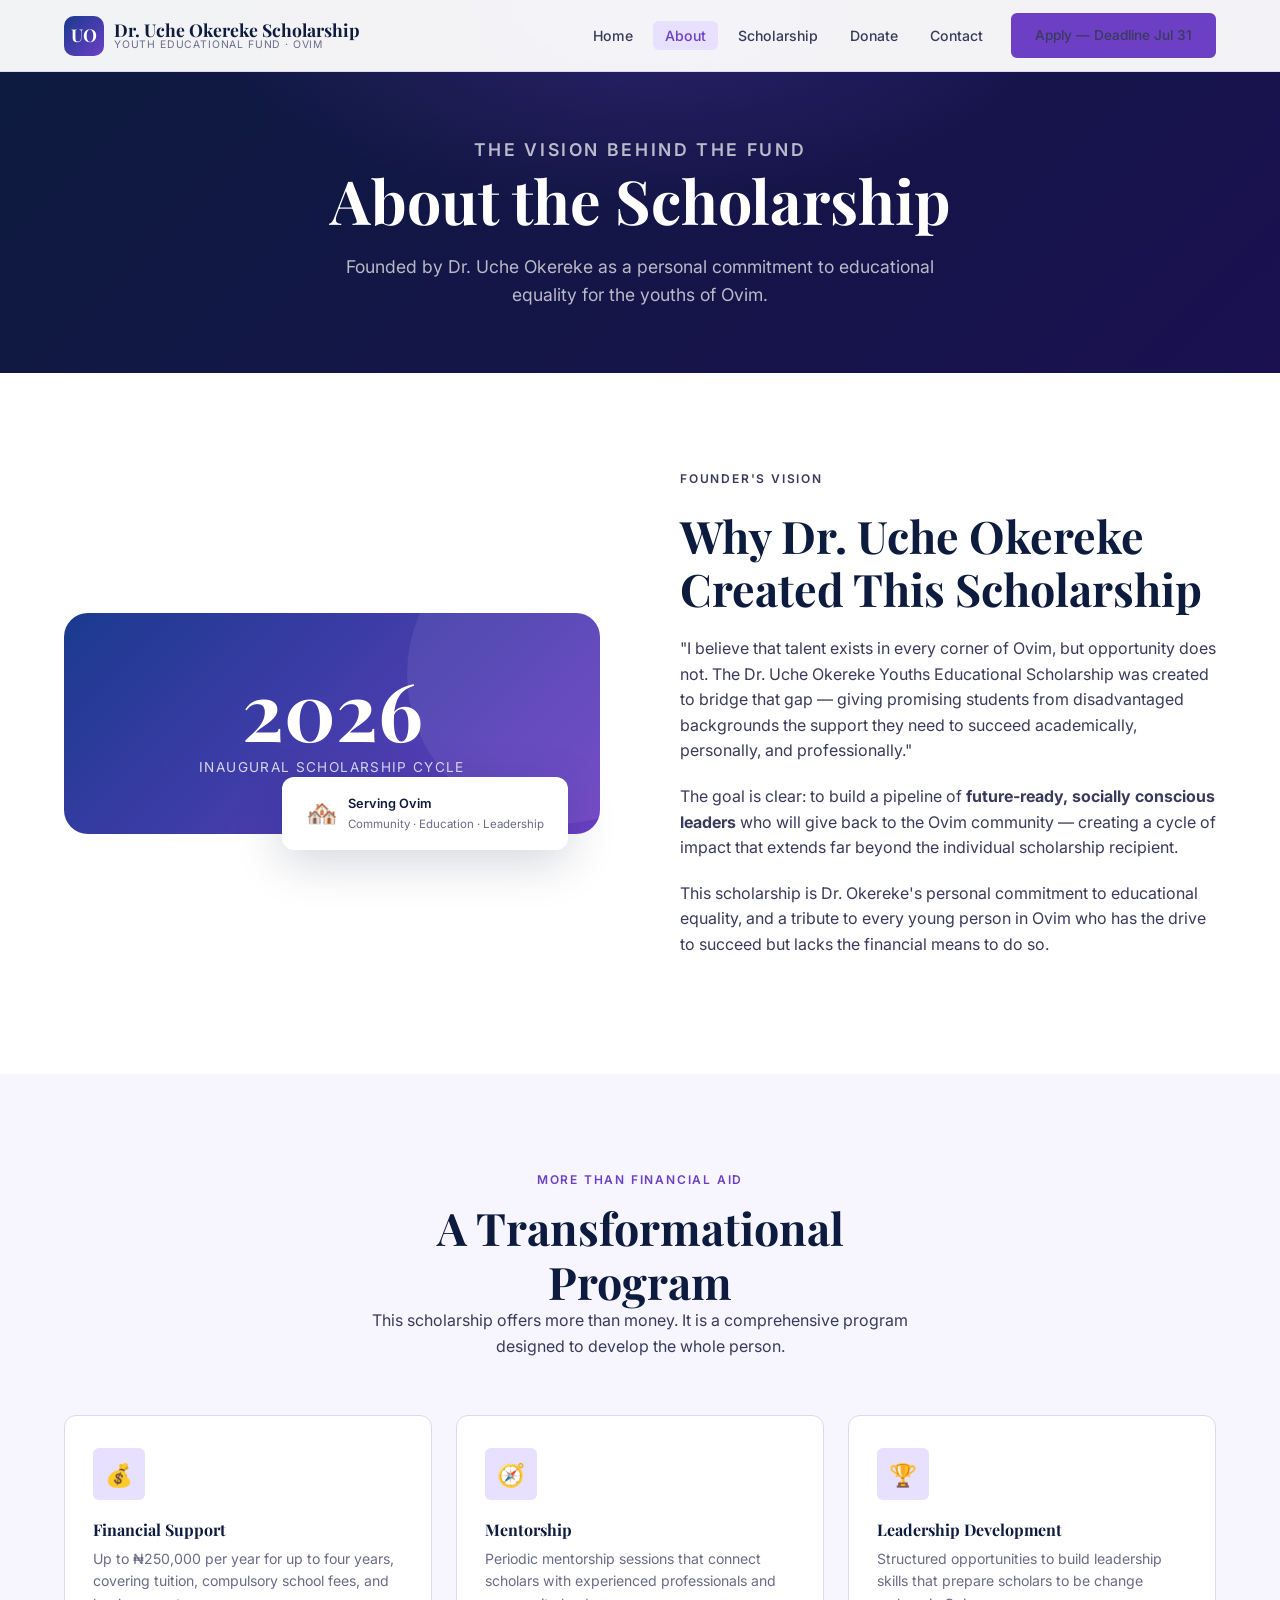
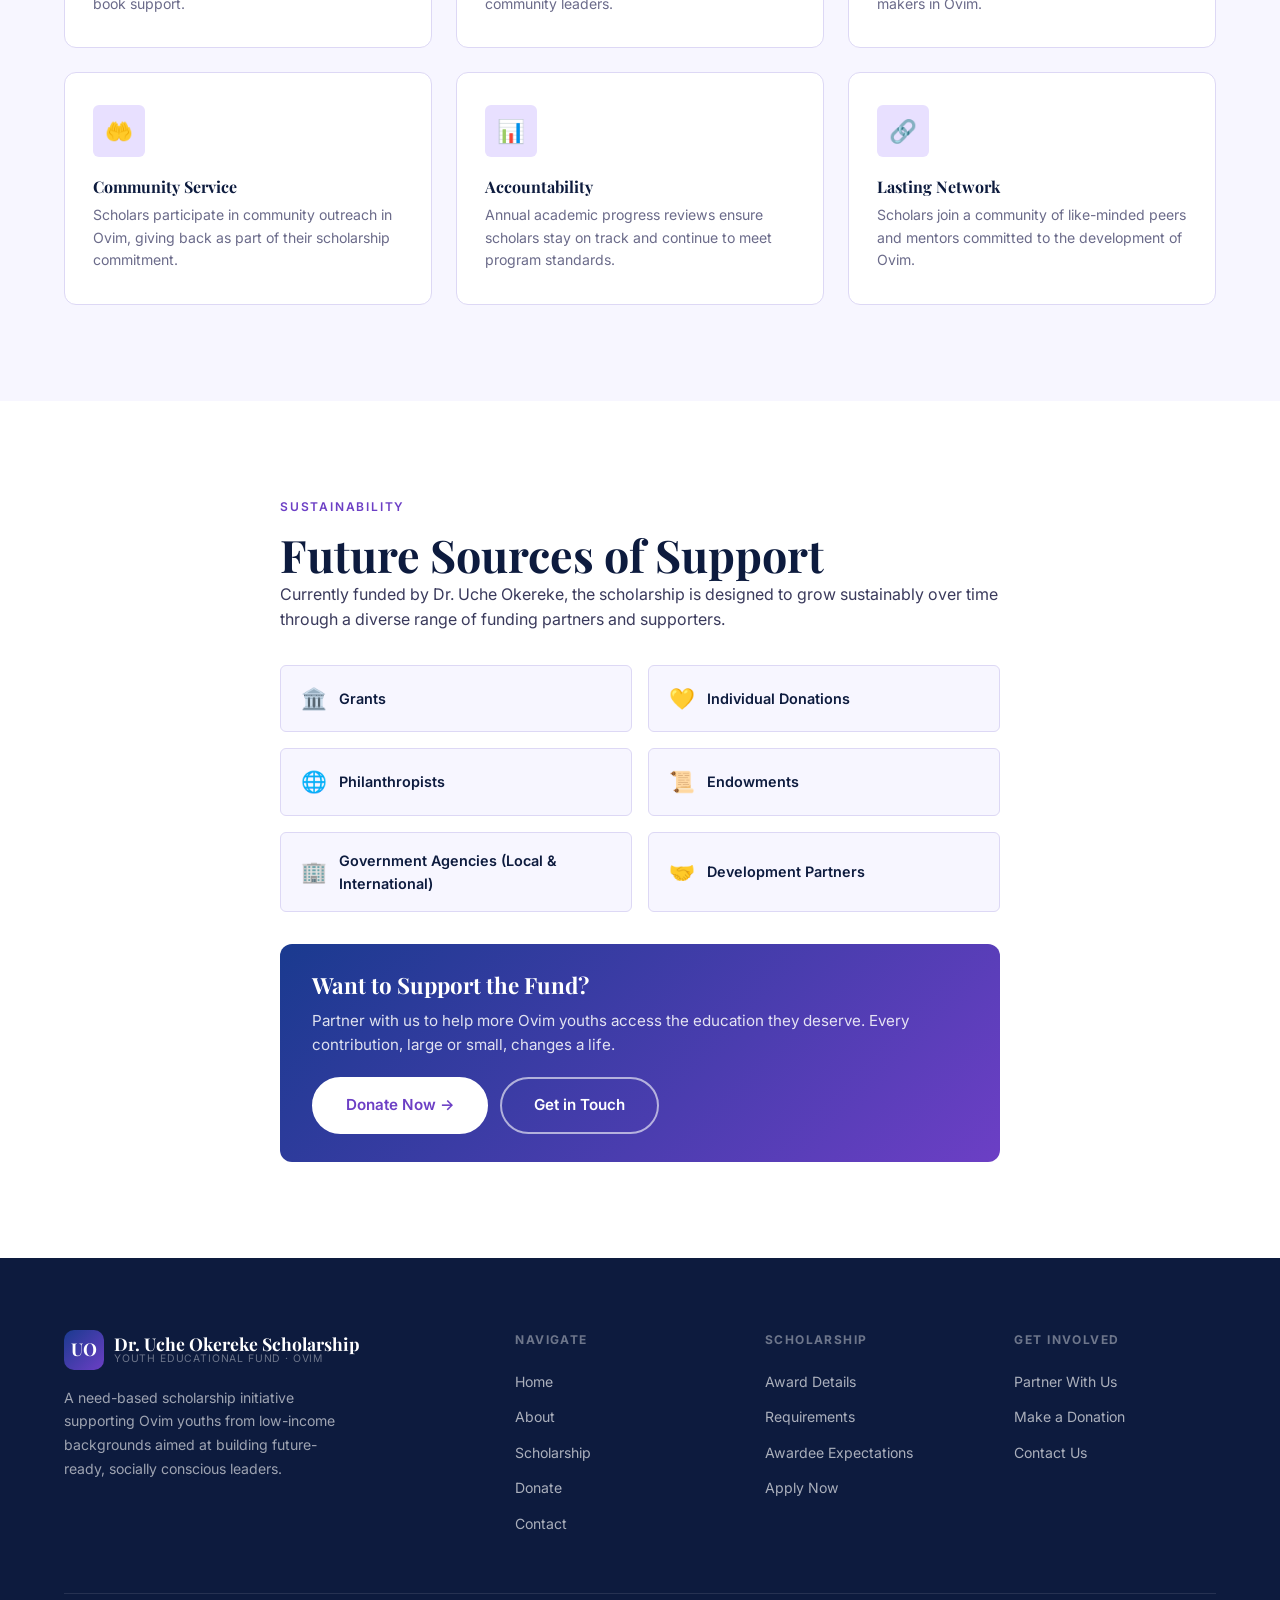
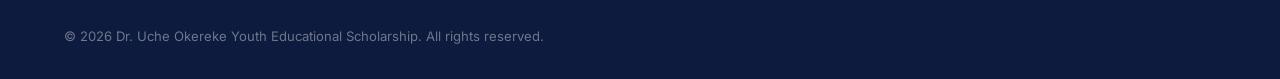
==== commit 5228ea66: "major changes" ====
--- a/about.html
+++ b/about.html
@@ -3,7 +3,7 @@
 <head>
   <meta charset="UTF-8" />
   <meta name="viewport" content="width=device-width, initial-scale=1.0" />
-  <title>About — Dr. Uche Okereke Youths Educational Scholarship</title>
+  <title>About — Dr. Uche Okereke Youth Educational Scholarship</title>
   <meta name="description" content="Learn about Dr. Uche Okereke's vision to bridge the opportunity gap for Ovim youth through education." />
   <link rel="stylesheet" href="css/styles.css" />
   <link rel="icon" href="data:image/svg+xml,<svg xmlns='http://www.w3.org/2000/svg' viewBox='0 0 32 32'><rect width='32' height='32' rx='8' fill='%236c3fc5'/><text y='24' x='5' font-size='22'>🎓</text></svg>" />
@@ -16,7 +16,7 @@
         <div class="nav-logo__icon">UO</div>
         <div class="nav-logo__text">
           Dr. Uche Okereke Scholarship
-          <span>Youths Educational Fund · Ovim</span>
+          <span>Youth Educational Fund · Ovim</span>
         </div>
       </a>
       <button class="nav-toggle" id="navToggle" aria-label="Toggle menu" aria-expanded="false">
@@ -38,7 +38,7 @@
     <div class="container">
       <p class="eyebrow eyebrow--white">The Vision Behind the Fund</p>
       <h1>About the Scholarship</h1>
-      <p>Founded by Dr. Uche Okereke as a personal commitment to educational equality for the youth of Ovim.</p>
+      <p>Founded by Dr. Uche Okereke as a personal commitment to educational equality for the youths of Ovim.</p>
     </div>
   </div>
 
@@ -196,7 +196,7 @@
             <div class="nav-logo__icon">UO</div>
             <div class="nav-logo__text" style="color:white;">
               Dr. Uche Okereke Scholarship
-              <span style="color:rgba(255,255,255,0.4);">Youths Educational Fund · Ovim</span>
+              <span style="color:rgba(255,255,255,0.4);">Youth Educational Fund · Ovim</span>
             </div>
           </div>
           <p>A need-based scholarship initiative supporting Ovim youths from low-income backgrounds aimed at building future-ready, socially conscious leaders.</p>
@@ -230,7 +230,7 @@
         </div>
       </div>
       <div class="footer-bottom">
-        <p>© 2026 Dr. Uche Okereke Youths Educational Scholarship. All rights reserved.</p>
+        <p>© 2026 Dr. Uche Okereke Youth Educational Scholarship. All rights reserved.</p>
         <!--<div class="social-links">
           <a href="#" class="social-link" aria-label="Facebook">f</a>
           <a href="#" class="social-link" aria-label="Instagram">in</a>
--- a/css/styles.css
+++ b/css/styles.css
@@ -311,7 +311,7 @@
 /* ---------- Mission Strip ---------- */
 .mission-strip {
   background: linear-gradient(90deg, var(--royal-blue), var(--vivid-purple));
-  padding: 28px 0;
+  padding: 24px 0;
   overflow: hidden;
 }
 .mission-strip__inner {
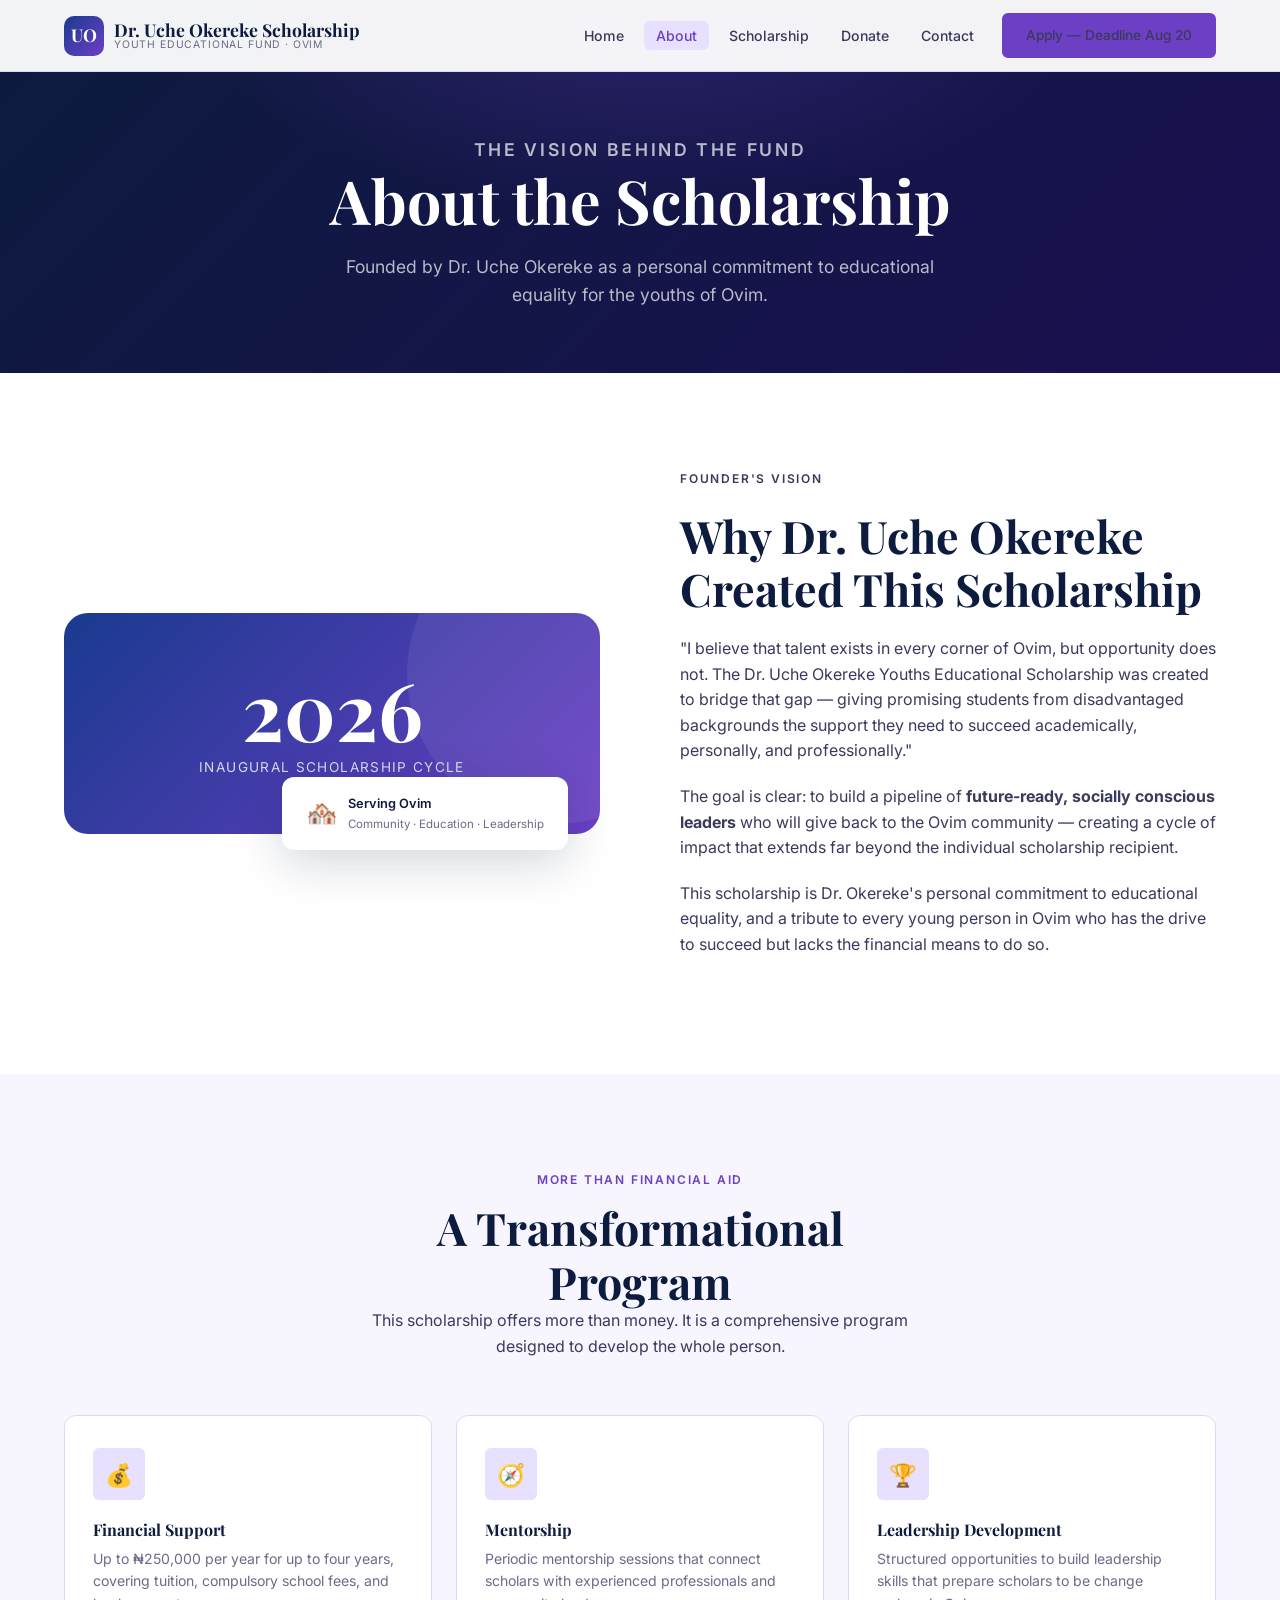
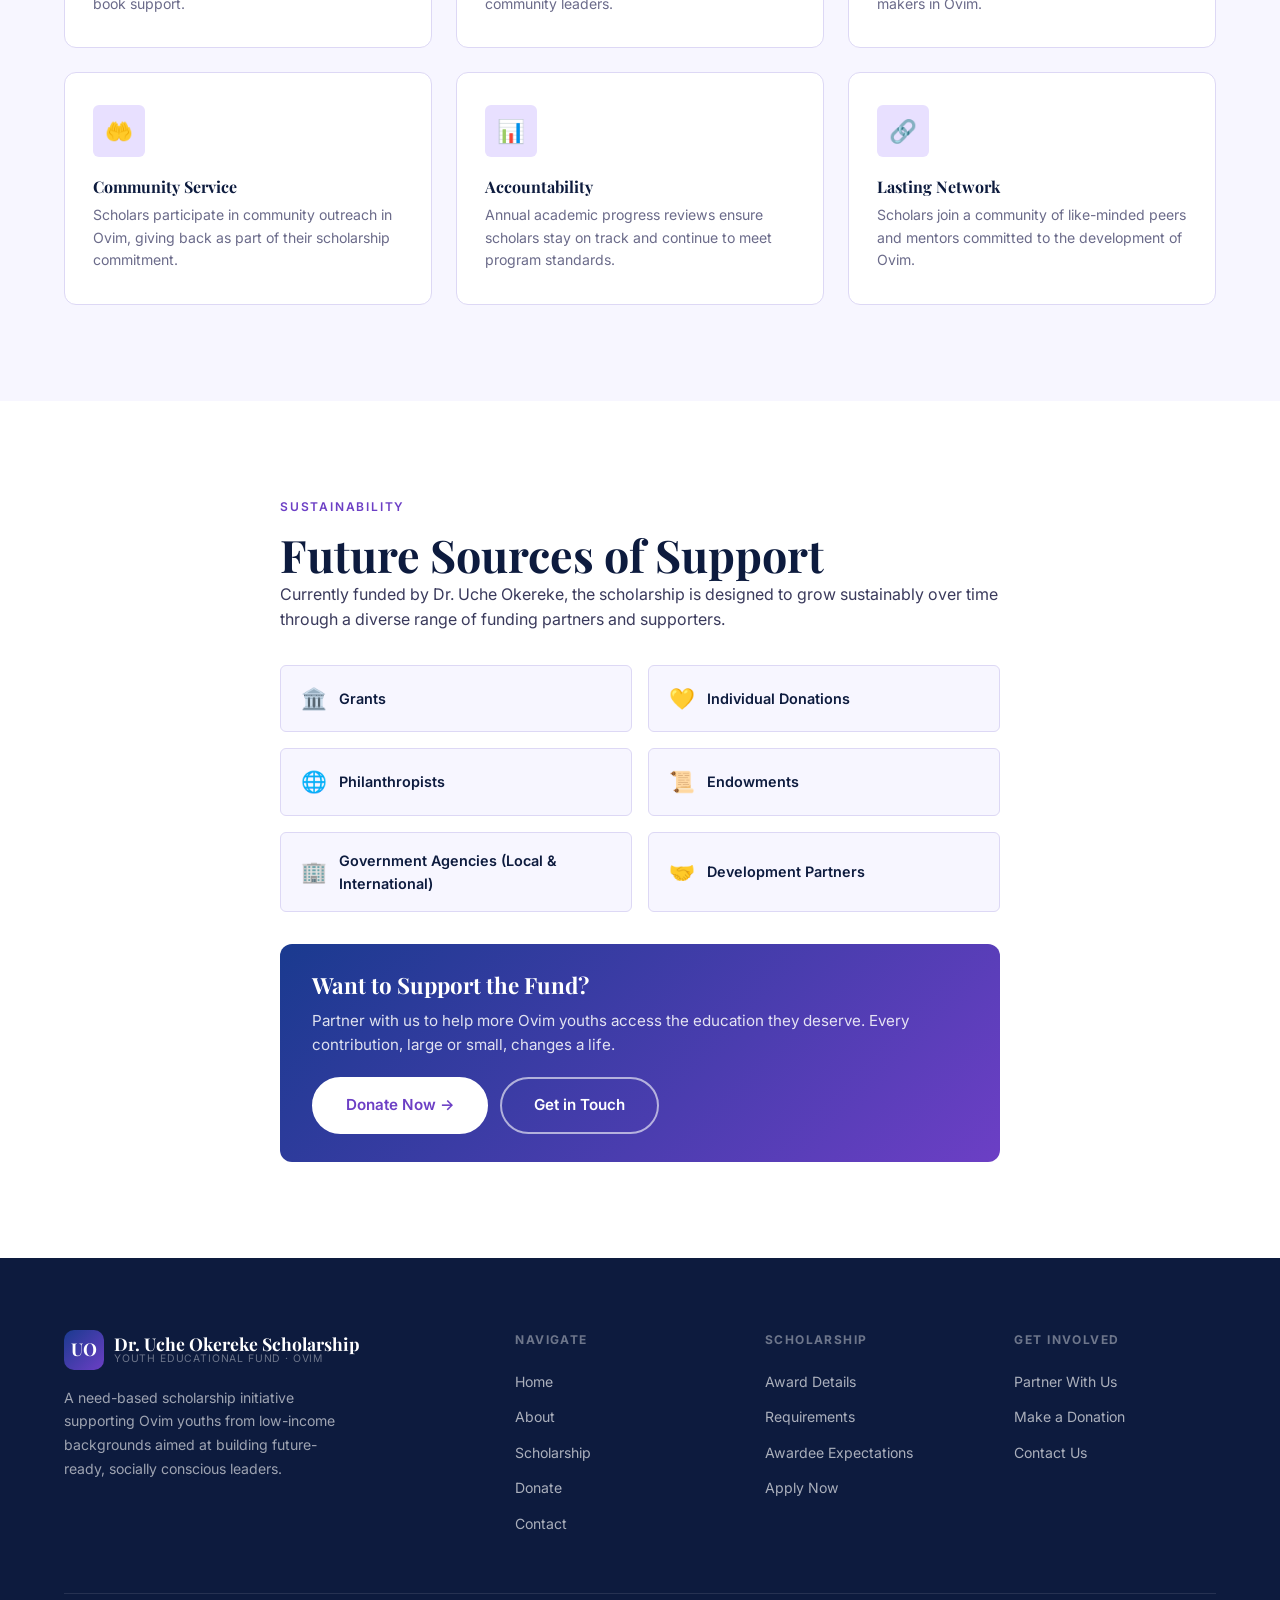
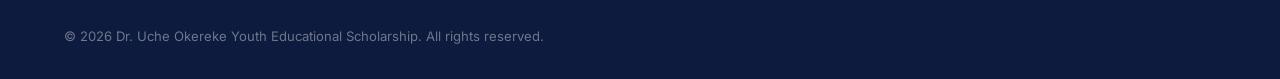
==== commit b5d14731: "date 2" ====
--- a/about.html
+++ b/about.html
@@ -28,7 +28,7 @@
         <li><a href="/scholarship">Scholarship</a></li>
         <li><a href="/donate">Donate</a></li>
         <li><a href="/contact">Contact</a></li>
-        <li><a href="/application" class="btn btn--primary">Apply — Deadline Jul 31</a></li>
+        <li><a href="/application" class="btn btn--primary">Apply — Deadline Aug 20</a></li>
       </ul>
     </div>
   </nav>
--- a/css/styles.css
+++ b/css/styles.css
@@ -518,6 +518,7 @@
 .form-section__title .section-icon { font-size: 1.1rem; }
 
 .form-row { display: grid; grid-template-columns: 1fr 1fr; gap: 20px; }
+.dob-row { display: grid; grid-template-columns: 0.8fr 1.3fr 0.9fr; gap: 8px; }
 .form-group { margin-bottom: 20px; }
 .form-group label {
   display: block;
@@ -925,6 +926,8 @@
   .hero__stats { gap: 28px; }
   .process-steps::before { display: none; }
   .form-row { grid-template-columns: 1fr; }
+  .dob-row { grid-template-columns: 0.75fr 1.3fr 0.95fr; gap: 6px; }
+  .dob-row select { padding-left: 10px; padding-right: 28px; background-position: right 8px center; font-size: 0.85rem; }
   .about__values { grid-template-columns: 1fr; }
   .application-form-wrap { padding: 28px 20px; }
   .footer-grid { grid-template-columns: 1fr; }
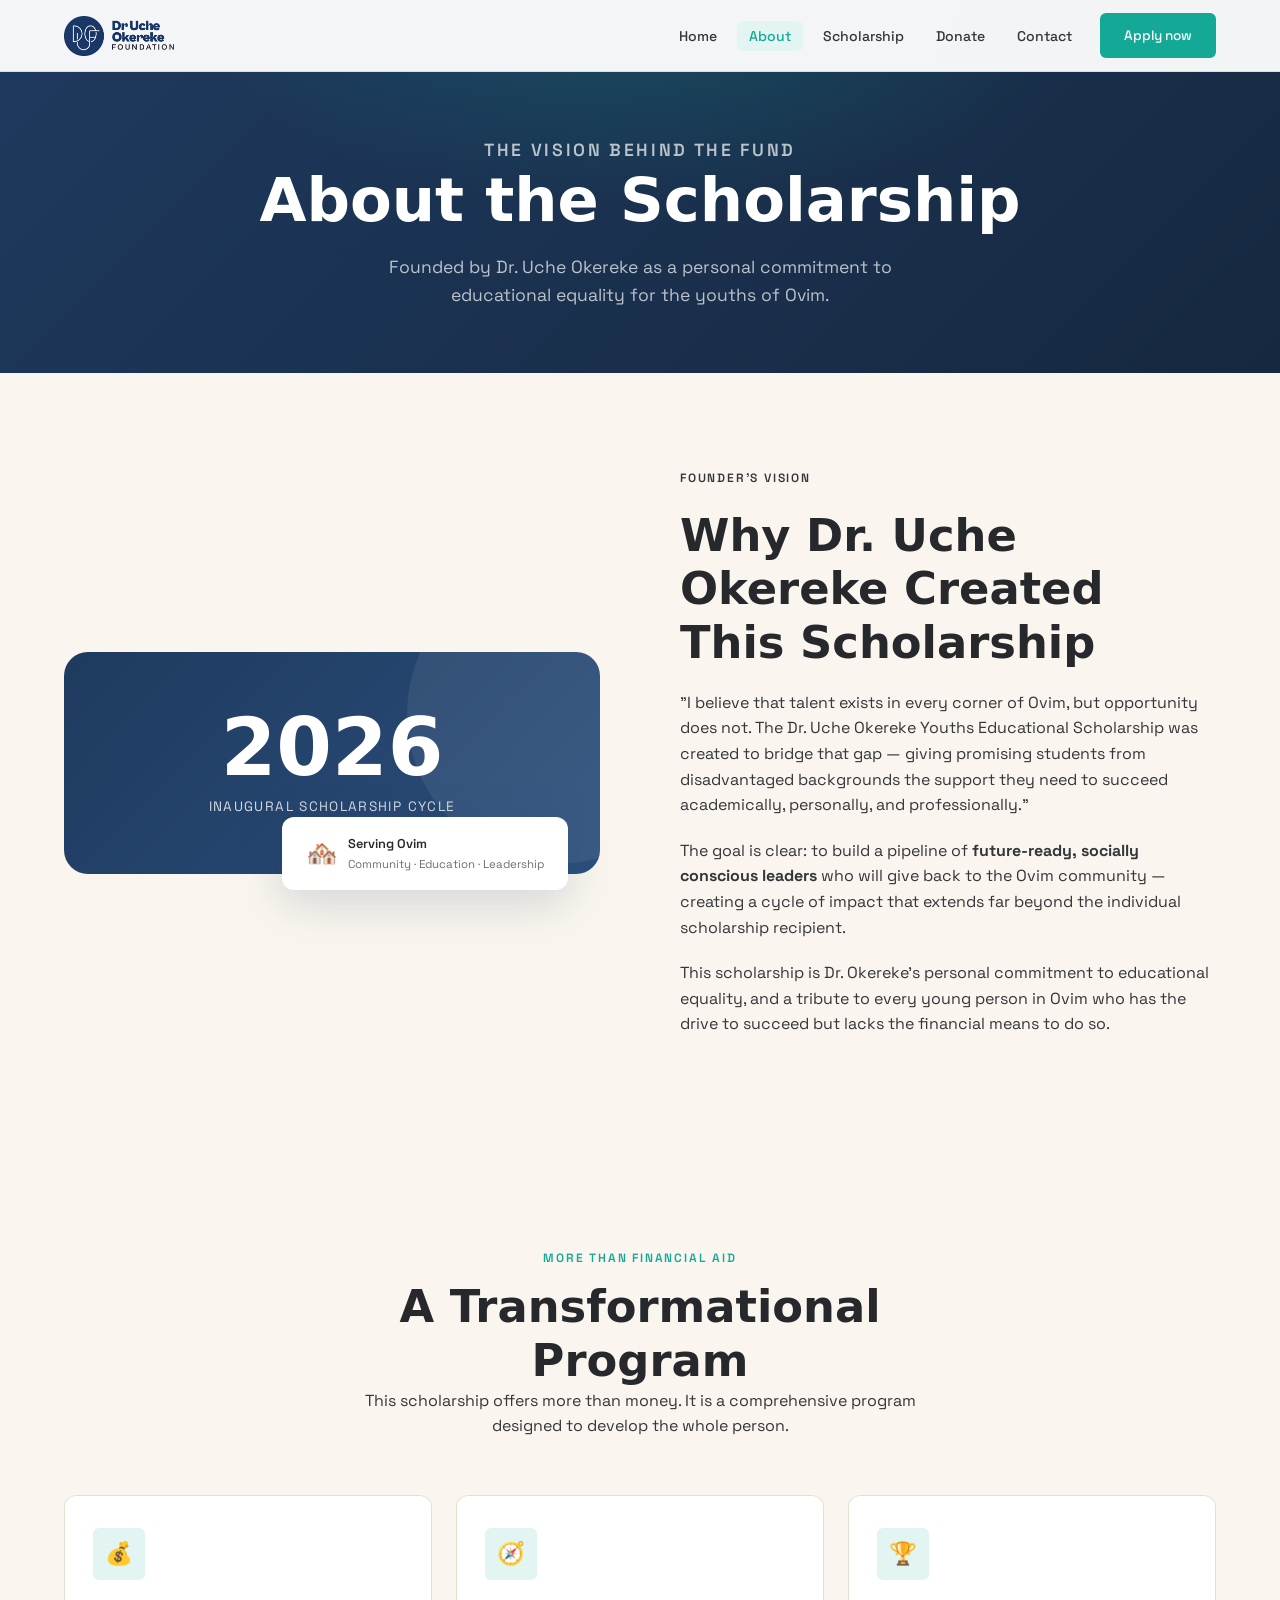
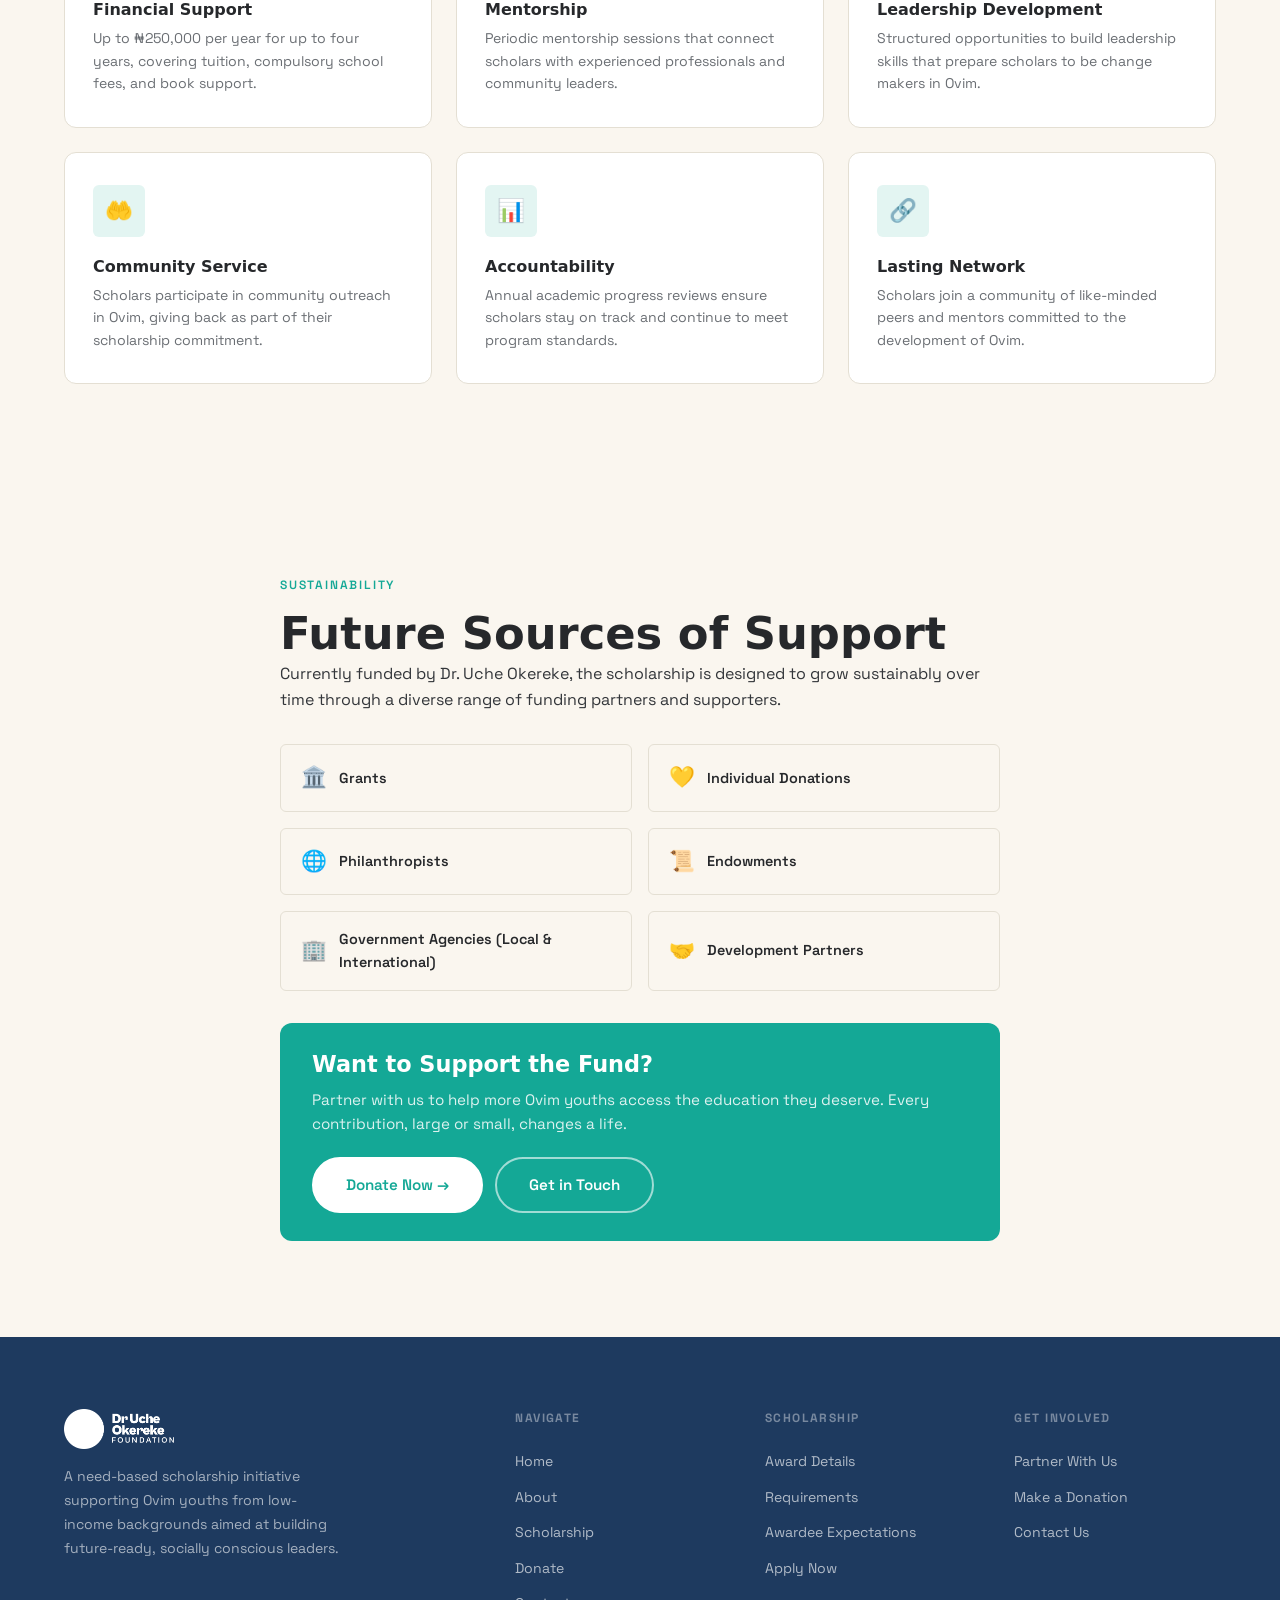
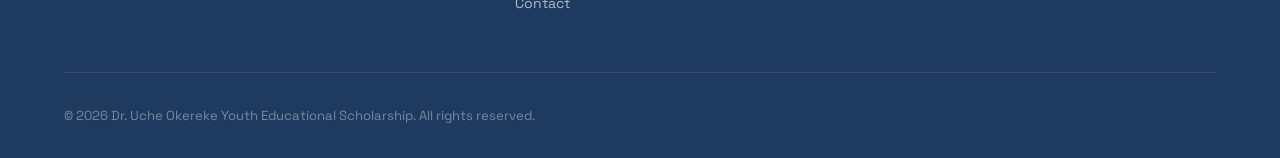
==== commit f2131f13: "changes" ====
--- a/about.html
+++ b/about.html
@@ -6,18 +6,15 @@
   <title>About — Dr. Uche Okereke Youth Educational Scholarship</title>
   <meta name="description" content="Learn about Dr. Uche Okereke's vision to bridge the opportunity gap for Ovim youth through education." />
   <link rel="stylesheet" href="css/styles.css" />
-  <link rel="icon" href="data:image/svg+xml,<svg xmlns='http://www.w3.org/2000/svg' viewBox='0 0 32 32'><rect width='32' height='32' rx='8' fill='%236c3fc5'/><text y='24' x='5' font-size='22'>🎓</text></svg>" />
+  <link rel="icon" type="image/png" sizes="32x32" href="/assets/favicon-32x32.png">
+  <link rel="icon" type="image/png" sizes="16x16" href="/assets/favicon-16x16.png">
 </head>
 <body>
 
   <nav class="navbar" role="navigation" aria-label="Main navigation">
     <div class="container">
       <a href="/" class="nav-logo">
-        <div class="nav-logo__icon">UO</div>
-        <div class="nav-logo__text">
-          Dr. Uche Okereke Scholarship
-          <span>Youth Educational Fund · Ovim</span>
-        </div>
+        <img src="/assets/duof-logo.png" alt="Dr Uche Okereke Foundation" class="nav-logo__full">
       </a>
       <button class="nav-toggle" id="navToggle" aria-label="Toggle menu" aria-expanded="false">
         <span></span><span></span><span></span>
@@ -28,7 +25,7 @@
         <li><a href="/scholarship">Scholarship</a></li>
         <li><a href="/donate">Donate</a></li>
         <li><a href="/contact">Contact</a></li>
-        <li><a href="/application" class="btn btn--primary">Apply — Deadline Aug 20</a></li>
+        <li><a href="/application" class="btn btn--primary">Apply now</a></li>
       </ul>
     </div>
   </nav>
@@ -171,7 +168,7 @@
           </div>
         </div>
 
-        <div style="margin-top:32px;padding:28px 32px;background:linear-gradient(135deg,var(--royal-blue),var(--vivid-purple));border-radius:var(--radius-md);color:white;">
+        <div style="margin-top:32px;padding:28px 32px;background:var(--vivid-purple);border-radius:var(--radius-md);color:white;">
           <h3 style="color:white;margin-bottom:10px;">Want to Support the Fund?</h3>
           <p style="color:rgba(255,255,255,0.85);margin-bottom:20px;font-size:0.95rem;">
             Partner with us to help more Ovim youths access the education they deserve.
@@ -193,11 +190,7 @@
       <div class="footer-grid">
         <div class="footer-brand">
           <div class="nav-logo" style="margin-bottom:12px;">
-            <div class="nav-logo__icon">UO</div>
-            <div class="nav-logo__text" style="color:white;">
-              Dr. Uche Okereke Scholarship
-              <span style="color:rgba(255,255,255,0.4);">Youth Educational Fund · Ovim</span>
-            </div>
+            <img src="/assets/duof-logo.png" alt="Dr Uche Okereke Foundation" class="nav-logo__full">
           </div>
           <p>A need-based scholarship initiative supporting Ovim youths from low-income backgrounds aimed at building future-ready, socially conscious leaders.</p>
         </div>
--- a/css/styles.css
+++ b/css/styles.css
@@ -1,34 +1,37 @@
 /* ============================================================
    SCHOLARSHIP FOUNDATION — Global Styles
-   Color Scheme: Blue · Purple · White
+   Color Scheme: DUOF Brand Palette (Deep Horizon Blue · Rising Teal · Coral · Gold)
    ============================================================ */
 
 /* ---------- Google Fonts ---------- */
-@import url('https://fonts.googleapis.com/css2?family=Playfair+Display:wght@600;700&family=Inter:wght@300;400;500;600&display=swap');
+@import url('https://api.fontshare.com/v2/css?f[]=cabinet-grotesk@400,500,600,700,800&display=swap');
+@import url('https://fonts.googleapis.com/css2?family=Space+Grotesk:wght@300;400;500;600;700&display=swap');
 
 /* ---------- CSS Variables ---------- */
 :root {
-  --deep-navy:    #0d1b3e;   /* primary dark */
-  --royal-blue:   #1a3a8f;   /* primary blue */
-  --mid-blue:     #2756c8;   /* accent blue */
-  --vivid-purple: #6c3fc5;   /* signature purple */
-  --soft-purple:  #9b72e8;   /* light purple */
-  --lavender:     #e8e0ff;   /* tint / background accent */
+  --deep-navy:    #1E3A5F;   /* Deep Horizon Blue — primary/structure */
+  --royal-blue:   #2C4F7C;   /* lighter navy tone, for subtle same-hue gradients only */
+  --mid-blue:     #2C4F7C;   /* kept in sync with royal-blue */
+  --vivid-purple: #14A896;   /* Rising Teal — action: buttons, links, CTAs, progress */
+  --soft-purple:  #5FC9BA;   /* light teal — tags/eyebrow text on dark backgrounds */
+  --lavender:     #E3F5F2;   /* light teal tint — hover backgrounds */
   --white:        #ffffff;
-  --off-white:    #f7f6ff;   /* very subtle purple tint */
-  --text-dark:    #0d1b3e;
-  --text-body:    #3a3a5c;
-  --text-muted:   #6b6b8a;
-  --border:       #ddd8f5;
-
-  --display-font: 'Playfair Display', Georgia, serif;
-  --body-font:    'Inter', system-ui, sans-serif;
+  --off-white:    #FAF6EF;   /* Warm Sand — section backgrounds */
+  --hopeful-coral: #F4633A;  /* urgency: deadlines, callouts — use sparingly */
+  --golden:        #F5A623; /* achievement: badges, milestones */
+  --text-dark:    #26282B;  /* Charcoal Ink */
+  --text-body:    #33363A;
+  --text-muted:   #6B6F74;
+  --border:       #E4DFD3;
+
+  --display-font: 'Cabinet Grotesk', system-ui, sans-serif;
+  --body-font:    'Space Grotesk', system-ui, sans-serif;
 
   --radius-sm: 6px;
   --radius-md: 12px;
   --radius-lg: 24px;
-  --shadow:    0 4px 24px rgba(108, 63, 197, 0.12);
-  --shadow-lg: 0 12px 48px rgba(13, 27, 62, 0.18);
+  --shadow:    0 4px 24px rgba(20, 168, 150, 0.12);
+  --shadow-lg: 0 12px 48px rgba(30, 58, 95, 0.18);
 
   --nav-height: 72px;
   --max-width:  1200px;
@@ -40,7 +43,7 @@
 body {
   font-family: var(--body-font);
   color: var(--text-body);
-  background: var(--white);
+  background: var(--off-white);
   line-height: 1.6;
   -webkit-font-smoothing: antialiased;
 }
@@ -65,7 +68,7 @@
 }
 .eyebrow--white { color: var(--soft-purple); }
 
-h1, h2, h3, h4 { font-family: var(--display-font); color: var(--text-dark); line-height: 1.2; }
+h1, h2, h3, h4 { font-family: var(--display-font); font-weight: 800; color: var(--text-dark); line-height: 1.2; }
 .section--dark h1,
 .section--dark h2,
 .section--dark h3 { color: var(--white); }
@@ -98,10 +101,21 @@
   border-color: var(--vivid-purple);
 }
 .btn--primary:hover {
-  background: #5a2fa8;
-  border-color: #5a2fa8;
+  background: #0e8577;
+  border-color: #0e8577;
   transform: translateY(-2px);
-  box-shadow: 0 8px 24px rgba(108,63,197,0.35);
+  box-shadow: 0 8px 24px rgba(20,168,150,0.35);
+}
+.btn--orange {
+  background: var(--hopeful-coral);
+  color: var(--white);
+  border-color: var(--hopeful-coral);
+}
+.btn--orange:hover {
+  background: #a0442a;
+  border-color: #a0442a;
+  transform: translateY(-2px);
+  box-shadow: 0 8px 24px rgba(186, 115, 40, 0.35);
 }
 .btn--outline {
   background: transparent;
@@ -130,6 +144,15 @@
 .btn--outline-white:hover {
   background: rgba(255,255,255,0.12);
   border-color: var(--white);
+}
+
+.nav-logo__full {
+  height: 40px;
+  width: auto;
+  display: block;
+}
+.footer .nav-logo__full {
+  filter: brightness(0) invert(1);
 }
 
 /* ---------- Navigation ---------- */
@@ -158,10 +181,15 @@
 }
 .nav-logo__icon {
   width: 40px; height: 40px;
-  background: linear-gradient(135deg, var(--royal-blue), var(--vivid-purple));
   border-radius: 10px;
   display: flex; align-items: center; justify-content: center;
-  color: white; font-family: var(--display-font); font-size: 1.1rem; font-weight: 700;
+  overflow: hidden;
+  flex-shrink: 0;
+}
+.nav-logo__icon img {
+  width: 100%; height: 100%;
+  object-fit: cover;
+  display: block;
 }
 .nav-logo__text {
   font-family: var(--display-font);
@@ -190,6 +218,14 @@
   background: var(--lavender);
 }
 .nav-links .btn { margin-left: 8px; padding: 10px 22px; font-size: 0.85rem; }
+.nav-links a.btn--primary,
+.nav-links a.btn--primary:hover,
+.nav-links a.btn--primary:active,
+.nav-links a.btn--primary:focus,
+.nav-links a.btn--primary.active {
+  color: var(--white) !important;
+  background: var(--vivid-purple);
+}
 
 .nav-toggle {
   display: none;
@@ -211,15 +247,15 @@
   position: relative;
   overflow: hidden;
   padding-top: var(--nav-height);
-  background: linear-gradient(135deg, var(--deep-navy) 0%, #1a1050 50%, #2d1280 100%);
+  background: linear-gradient(135deg, var(--deep-navy) 0%, #16283f 50%, #0f1c2e 100%);
 }
 .hero::before {
   content: '';
   position: absolute;
   inset: 0;
   background:
-    radial-gradient(ellipse 60% 60% at 80% 20%, rgba(108,63,197,0.35) 0%, transparent 60%),
-    radial-gradient(ellipse 40% 50% at 20% 80%, rgba(27,58,143,0.4) 0%, transparent 55%);
+    radial-gradient(ellipse 60% 60% at 80% 20%, rgba(20,168,150,0.25) 0%, transparent 60%),
+    radial-gradient(ellipse 40% 50% at 20% 80%, rgba(245,166,35,0.12) 0%, transparent 55%);
   pointer-events: none;
 }
 /* Floating orb decoration */
@@ -232,13 +268,13 @@
 }
 .hero__orb--1 {
   width: 400px; height: 400px;
-  background: rgba(108,63,197,0.25);
+  background: rgba(20,168,150,0.22);
   top: -100px; right: 5%;
   animation-delay: 0s;
 }
 .hero__orb--2 {
   width: 280px; height: 280px;
-  background: rgba(39,86,200,0.2);
+  background: rgba(245,166,35,0.16);
   bottom: 5%; left: 10%;
   animation-delay: -4s;
 }
@@ -259,7 +295,7 @@
   gap: 8px;
   background: rgba(255,255,255,0.1);
   border: 1px solid rgba(255,255,255,0.2);
-  color: var(--soft-purple);
+  color: var(--vivid-purple);
   font-size: 0.78rem;
   font-weight: 600;
   letter-spacing: 0.12em;
@@ -272,7 +308,7 @@
 .hero h1 { color: var(--white); margin-bottom: 24px; }
 .hero h1 em {
   font-style: normal;
-  background: linear-gradient(90deg, var(--soft-purple), #c3a8ff);
+  background: linear-gradient(90deg, var(--golden), #ffd77a);
   -webkit-background-clip: text;
   -webkit-text-fill-color: transparent;
   background-clip: text;
@@ -310,7 +346,7 @@
 
 /* ---------- Mission Strip ---------- */
 .mission-strip {
-  background: linear-gradient(90deg, var(--royal-blue), var(--vivid-purple));
+  background: var(--deep-navy);
   padding: 24px 0;
   overflow: hidden;
 }
@@ -346,7 +382,7 @@
   position: relative;
 }
 .about__card {
-  background: linear-gradient(135deg, var(--royal-blue), var(--vivid-purple));
+  background: linear-gradient(135deg, var(--deep-navy), var(--royal-blue));
   border-radius: var(--radius-lg);
   padding: 56px 40px;
   color: white;
@@ -425,7 +461,7 @@
   position: absolute;
   top: 0; left: 0; right: 0;
   height: 3px;
-  background: linear-gradient(90deg, var(--royal-blue), var(--vivid-purple));
+  background: var(--vivid-purple);
   transform: scaleX(0);
   transform-origin: left;
   transition: transform 0.3s ease;
@@ -456,7 +492,7 @@
   position: absolute;
   top: 36px; left: 10%; right: 10%;
   height: 2px;
-  background: linear-gradient(90deg, var(--royal-blue), var(--vivid-purple));
+  background: var(--vivid-purple);
 }
 .step {
   text-align: center;
@@ -466,7 +502,7 @@
 }
 .step__num {
   width: 72px; height: 72px;
-  background: linear-gradient(135deg, var(--royal-blue), var(--vivid-purple));
+  background: var(--vivid-purple);
   border-radius: 50%;
   display: flex; align-items: center; justify-content: center;
   font-family: var(--display-font);
@@ -474,10 +510,15 @@
   font-weight: 700;
   color: white;
   margin: 0 auto 24px;
-  box-shadow: 0 0 0 6px var(--white), 0 0 0 8px var(--lavender);
-}
+  box-shadow: 0 0 0 6px var(--white), 0 0 0 8px var(--off-white);
+}
+.step:nth-child(2) .step__num { background: var(--hopeful-coral); }
+.step:nth-child(3) .step__num { background: var(--golden); }
+.step:nth-child(4) .step__num { background: var(--vivid-purple); }
 .step h3 { margin-bottom: 10px; font-size: 1rem; }
 .step p { font-size: 0.85rem; color: var(--text-muted); }
+.section--dark .step h3 { color: var(--white); }
+.section--dark .step p { color: rgba(255,255,255,0.68); }
 
 /* ---------- Application Page ---------- */
 .application-layout {
@@ -569,7 +610,7 @@
 .form-group select:focus,
 .form-group textarea:focus {
   border-color: var(--vivid-purple);
-  box-shadow: 0 0 0 3px rgba(108,63,197,0.12);
+  box-shadow: 0 0 0 3px rgba(20,168,150,0.12);
 }
 .form-group input.error,
 .form-group select.error,
@@ -577,8 +618,18 @@
 .form-group .error-msg { font-size: 0.78rem; color: #e74c3c; margin-top: 4px; display: none; }
 .form-group.has-error .error-msg { display: block; }
 
+/* Bytescale upload button status feedback */
+.bs-upload-status {
+  font-size: 0.82rem;
+  margin-top: 8px;
+  color: var(--text-muted);
+}
+.bs-upload-status.uploaded { color: #22c55e; font-weight: 600; }
+.bs-upload-status.failed { color: #e74c3c; font-weight: 600; }
+.bs-upload-group.has-error .bs-upload-btn { border-color: #e74c3c; }
+
 .form-group textarea { min-height: 100px; resize: vertical; }
-.form-group select { cursor: pointer; background-image: url("data:image/svg+xml,%3Csvg xmlns='http://www.w3.org/2000/svg' width='12' height='8' viewBox='0 0 12 8'%3E%3Cpath d='M1 1l5 5 5-5' stroke='%236b6b8a' stroke-width='1.5' fill='none' stroke-linecap='round'/%3E%3C/svg%3E"); background-repeat: no-repeat; background-position: right 14px center; padding-right: 40px; }
+.form-group select { cursor: pointer; background-image: url("data:image/svg+xml,%3Csvg xmlns='http://www.w3.org/2000/svg' width='12' height='8' viewBox='0 0 12 8'%3E%3Cpath d='M1 1l5 5 5-5' stroke='%236b6f74' stroke-width='1.5' fill='none' stroke-linecap='round'/%3E%3C/svg%3E"); background-repeat: no-repeat; background-position: right 14px center; padding-right: 40px; }
 
 .form-hint { font-size: 0.78rem; color: var(--text-muted); margin-top: 4px; }
 
@@ -714,7 +765,7 @@
   display: flex; align-items: center; gap: 8px;
 }
 .sidebar-card--cta {
-  background: linear-gradient(135deg, var(--royal-blue), var(--vivid-purple));
+  background: var(--hopeful-coral);
   border: none;
   color: white;
 }
@@ -757,7 +808,7 @@
 
 /* ---------- Page Hero (inner pages) ---------- */
 .page-hero {
-  background: linear-gradient(135deg, var(--deep-navy) 0%, #1a1050 100%);
+  background: linear-gradient(135deg, var(--deep-navy) 0%, #16283f 100%);
   padding: calc(var(--nav-height) + 64px) 0 64px;
   text-align: center;
   position: relative;
@@ -767,7 +818,7 @@
   content: '';
   position: absolute;
   inset: 0;
-  background: radial-gradient(ellipse 50% 80% at 50% 0%, rgba(108,63,197,0.3) 0%, transparent 70%);
+  background: radial-gradient(ellipse 50% 80% at 50% 0%, rgba(20,168,150,0.22) 0%, transparent 70%);
 }
 .page-hero .container { position: relative; z-index: 1; }
 .page-hero h1 { color: white; margin-bottom: 16px; }
@@ -895,15 +946,20 @@
     background: white;
     flex-direction: column;
     align-items: stretch;
-    padding: 20px 24px 28px;
+    padding: 16px 24px 24px;
     border-bottom: 1px solid var(--border);
+    border-radius: 0 0 var(--radius-lg) var(--radius-lg);
     box-shadow: var(--shadow-lg);
-    transform: translateY(-120%);
+    transform: translateY(calc(-100% - var(--nav-height) - 12px));
     transition: transform 0.35s cubic-bezier(0.4, 0, 0.2, 1);
     z-index: 999;
   }
   .nav-links.open { transform: translateY(0); }
-  .nav-links a { padding: 10px 4px; border-radius: 0; border-bottom: 1px solid var(--border); }
+  .nav-links a:not(.btn) { padding: 10px 4px; border-radius: 0; border-bottom: 1px solid var(--border); }
+  .nav-links a.btn--primary,
+  .nav-links a.btn--primary:hover,
+  .nav-links a.btn--primary:active,
+  .nav-links a.btn--primary:focus { color: var(--white) !important; margin-left: 0; margin-top: 8px; }
   .nav-links a:last-child { border-bottom: none; }
   .nav-links .btn { margin: 12px 0 0; width: 100%; justify-content: center; }
   .nav-toggle { display: flex; }
@@ -925,6 +981,12 @@
   .section { padding: 64px 0; }
   .hero__stats { gap: 28px; }
   .process-steps::before { display: none; }
+  .process-steps { gap: 36px; margin-top: 40px; }
+  .step { padding: 0 16px; }
+  .step__num { width: 52px; height: 52px; font-size: 1.1rem; margin-bottom: 16px; box-shadow: 0 0 0 4px var(--white), 0 0 0 6px var(--lavender); }
+  .btn-row { flex-direction: column; align-items: stretch; }
+  .btn-row .btn { width: 100%; justify-content: center; }
+  .donate-methods { grid-template-columns: 1fr !important; }
   .form-row { grid-template-columns: 1fr; }
   .dob-row { grid-template-columns: 0.75fr 1.3fr 0.95fr; gap: 6px; }
   .dob-row select { padding-left: 10px; padding-right: 28px; background-position: right 8px center; font-size: 0.85rem; }
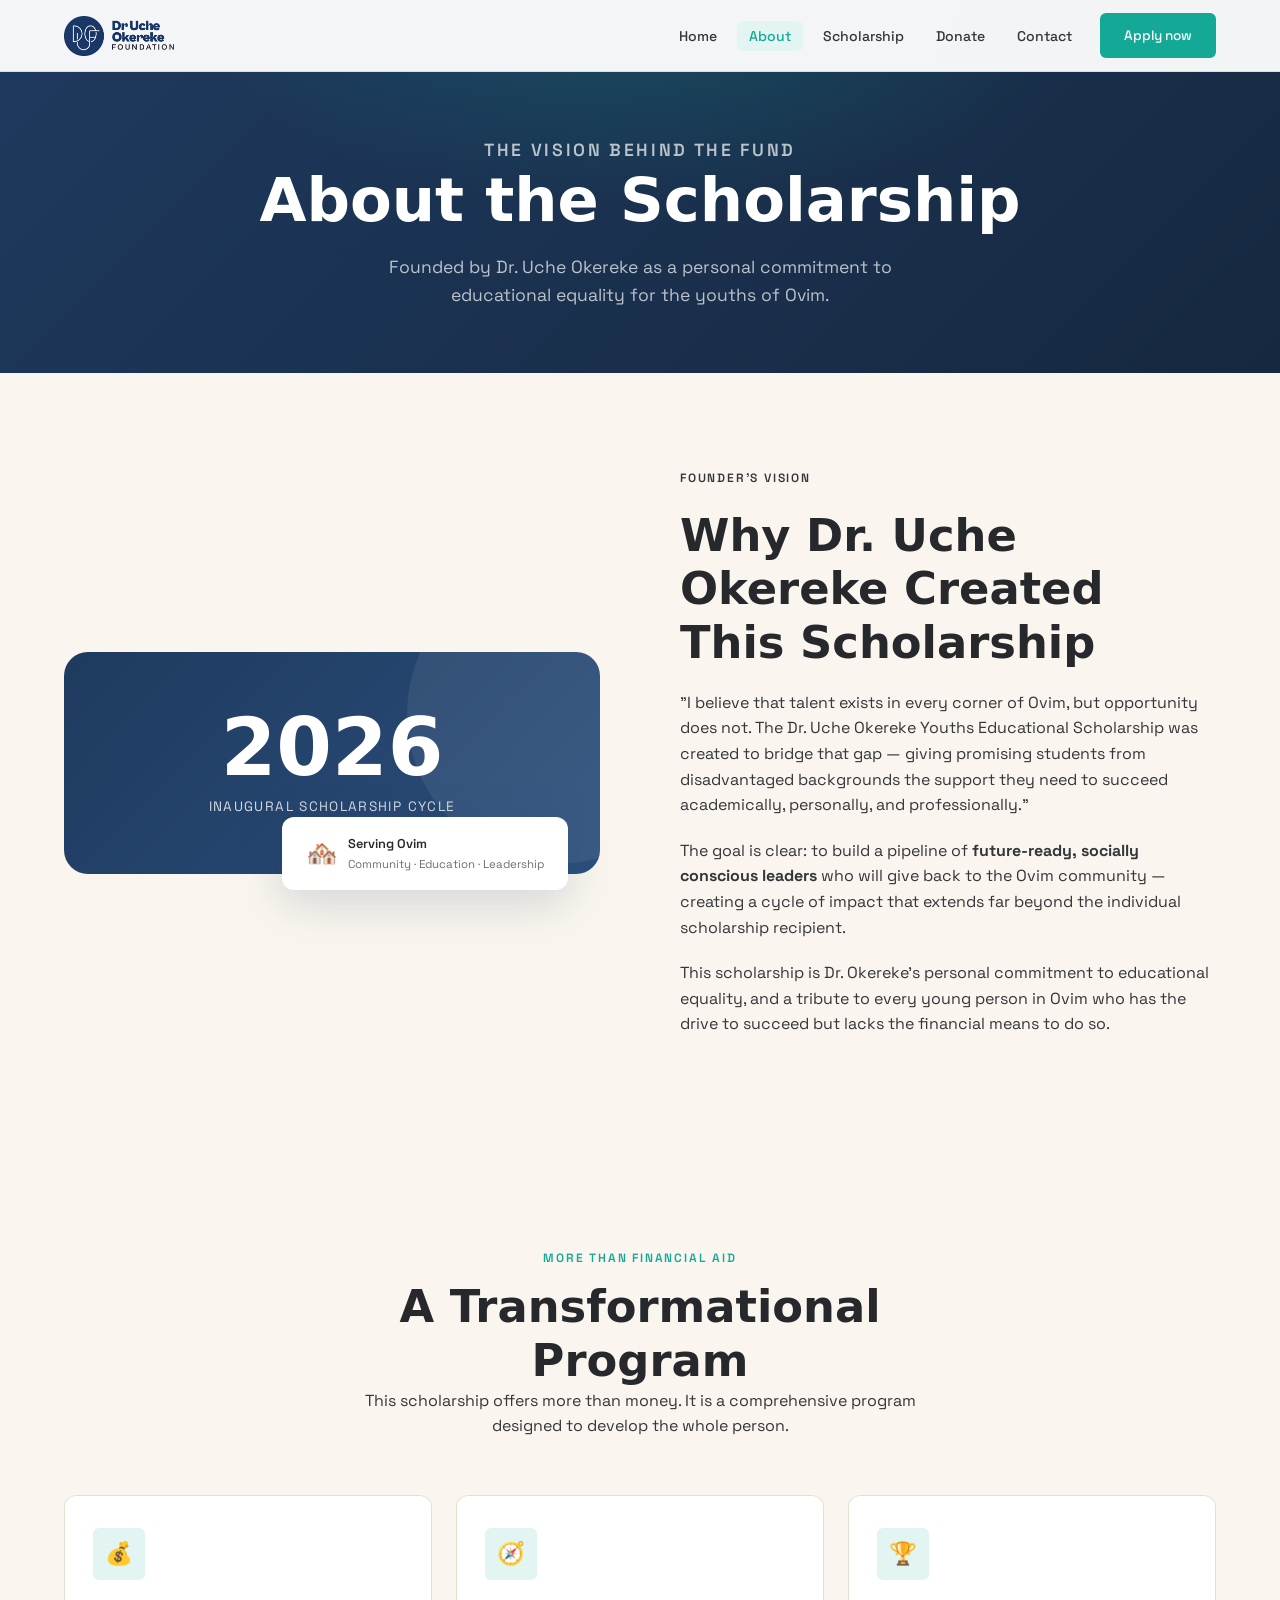
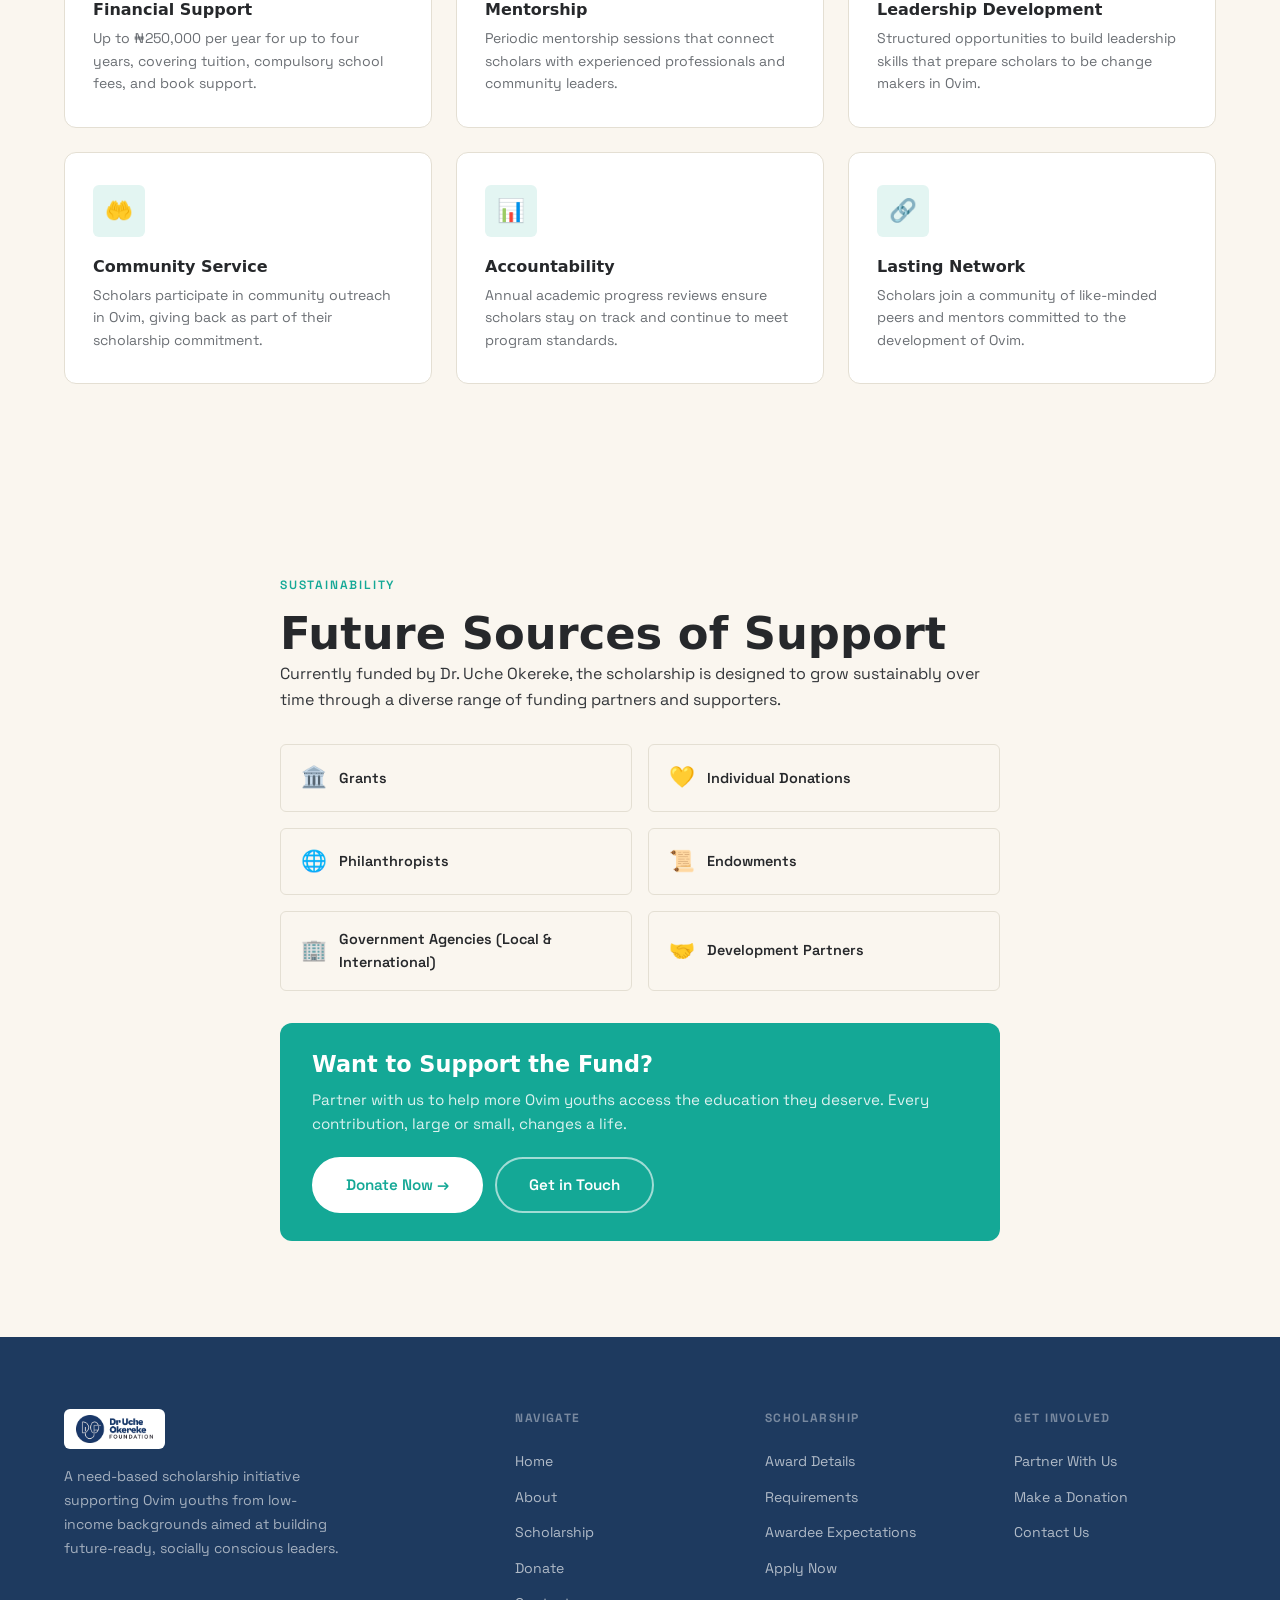
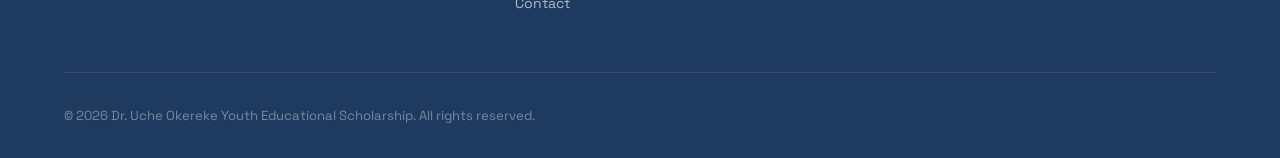
==== commit 3437ccdc: "sitename" ====
--- a/about.html
+++ b/about.html
@@ -4,6 +4,7 @@
   <meta charset="UTF-8" />
   <meta name="viewport" content="width=device-width, initial-scale=1.0" />
   <title>About — Dr. Uche Okereke Youth Educational Scholarship</title>
+  <meta property="og:site_name" content="Dr. Uche Okereke Foundation">
   <meta name="description" content="Learn about Dr. Uche Okereke's vision to bridge the opportunity gap for Ovim youth through education." />
   <link rel="stylesheet" href="css/styles.css" />
   <link rel="icon" type="image/png" sizes="32x32" href="/assets/favicon-32x32.png">
--- a/css/styles.css
+++ b/css/styles.css
@@ -152,7 +152,9 @@
   display: block;
 }
 .footer .nav-logo__full {
-  filter: brightness(0) invert(1);
+  background: var(--white);
+  padding: 6px 12px;
+  border-radius: var(--radius-sm);
 }
 
 /* ---------- Navigation ---------- */
